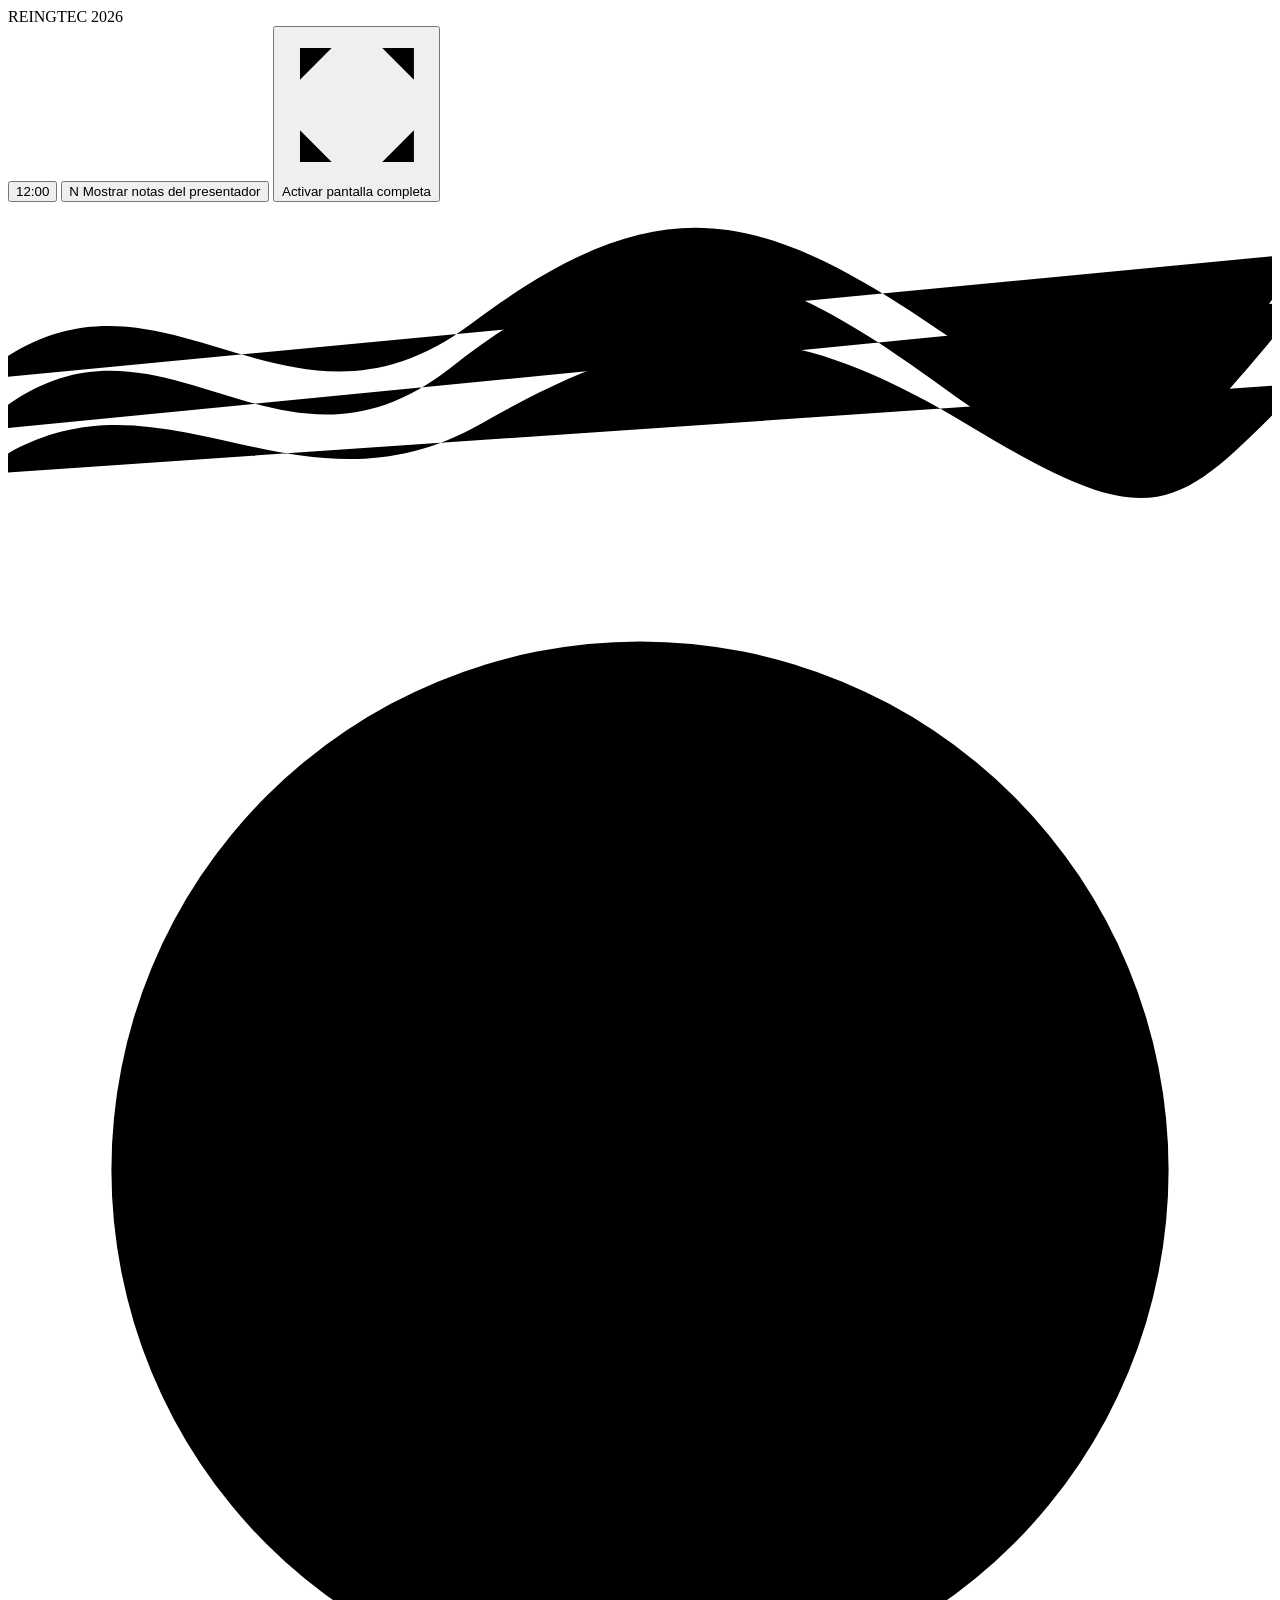
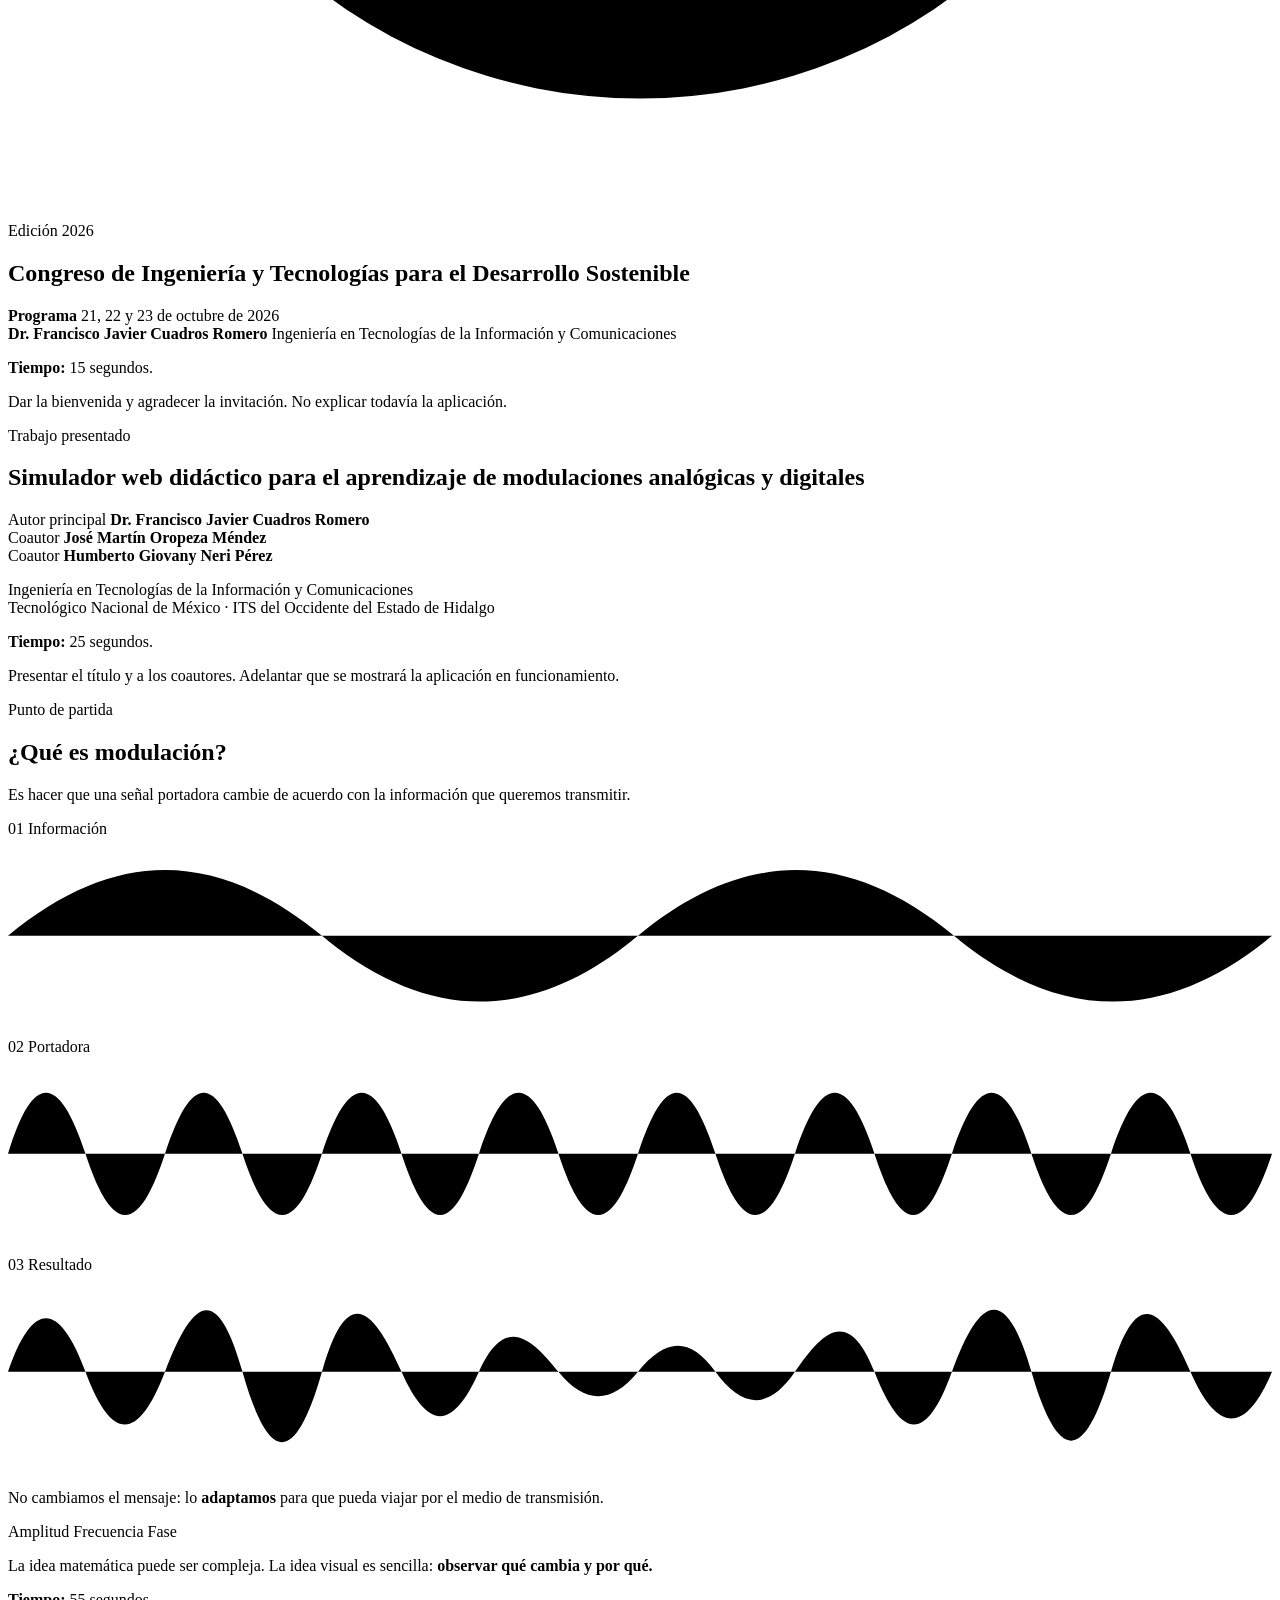
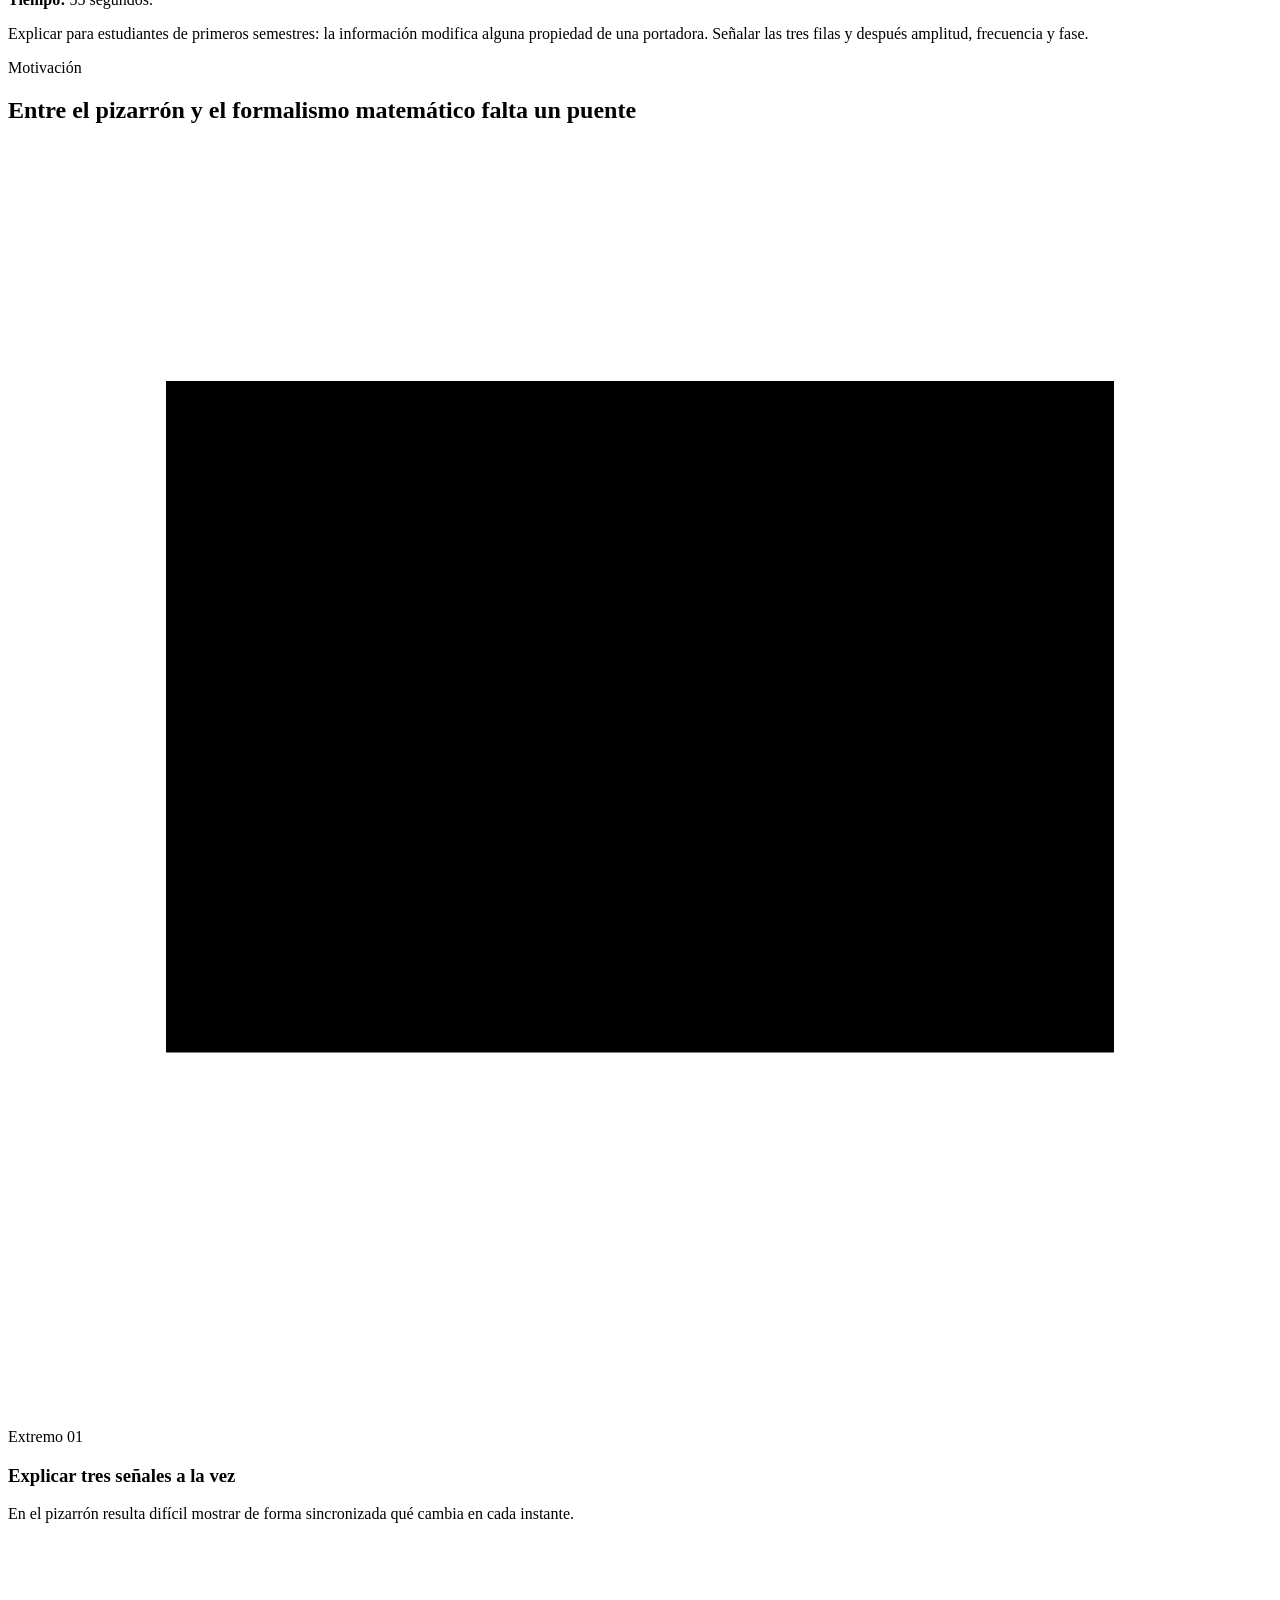
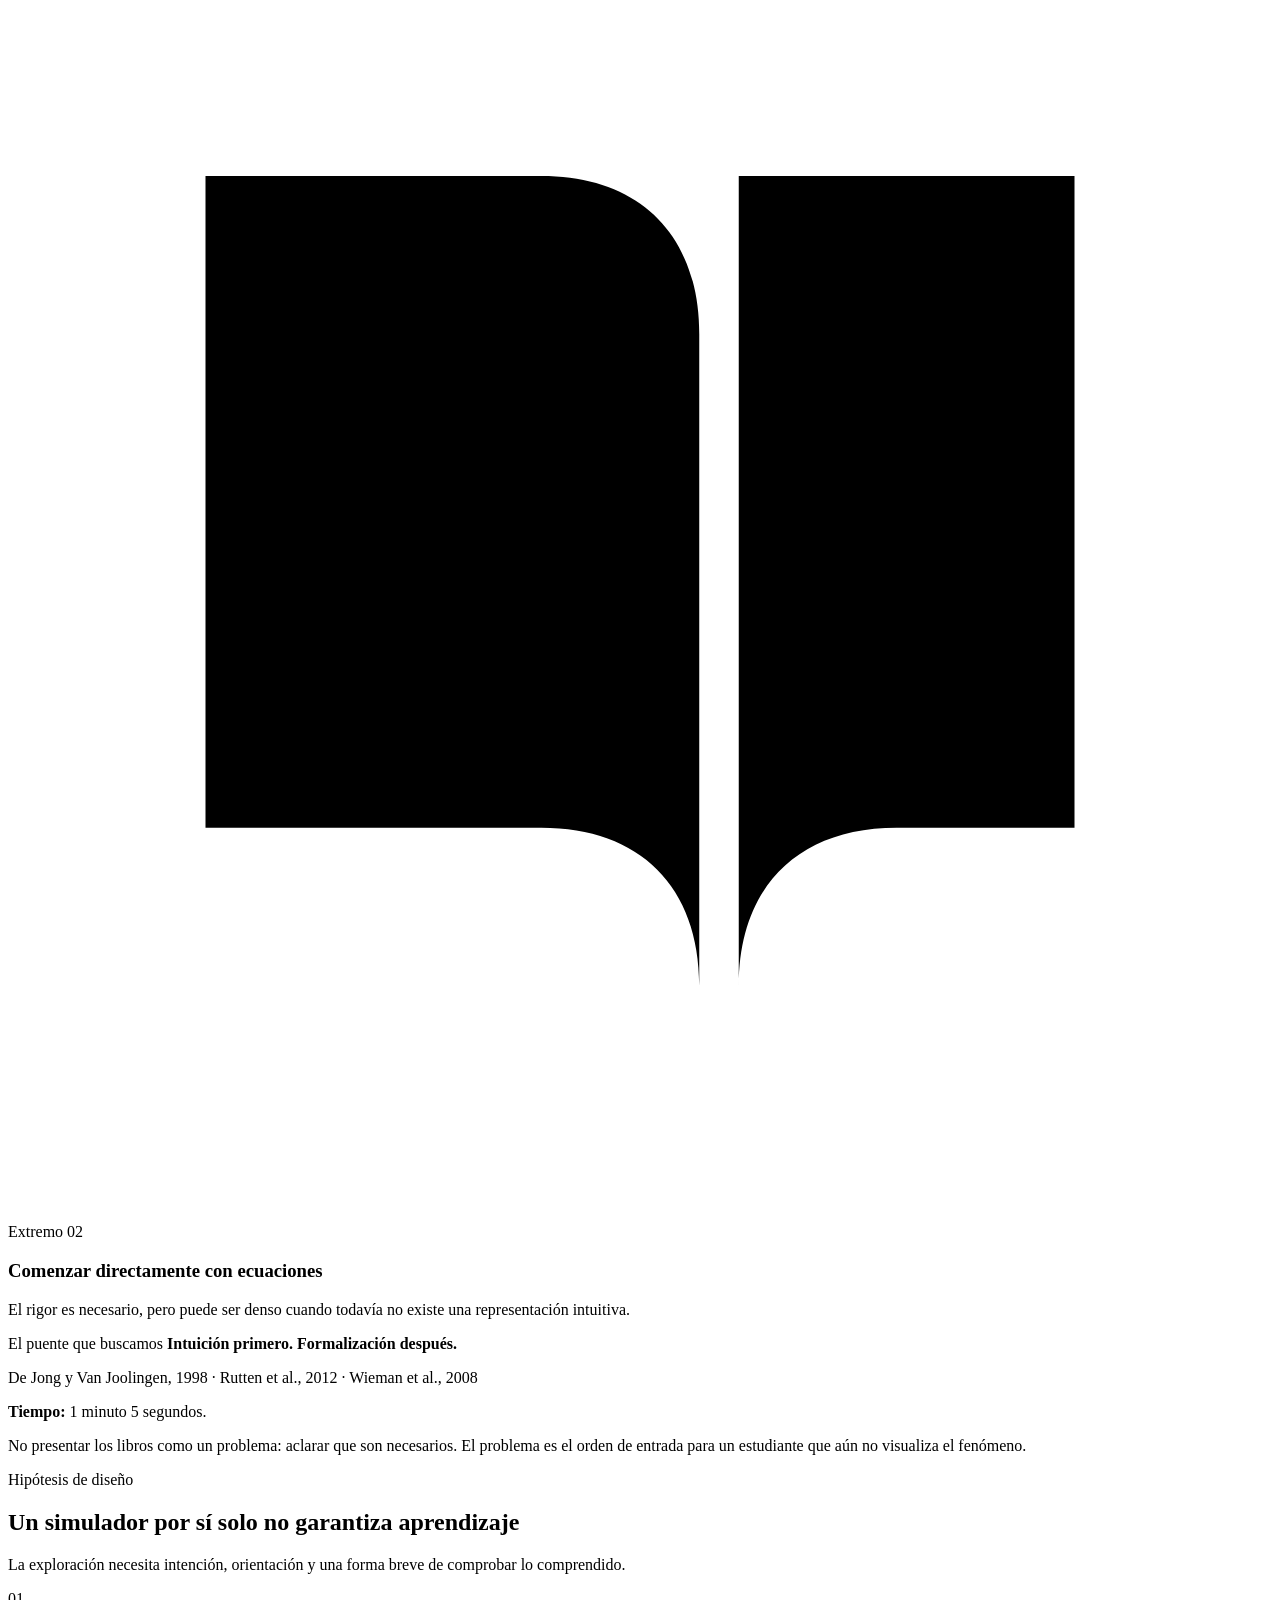
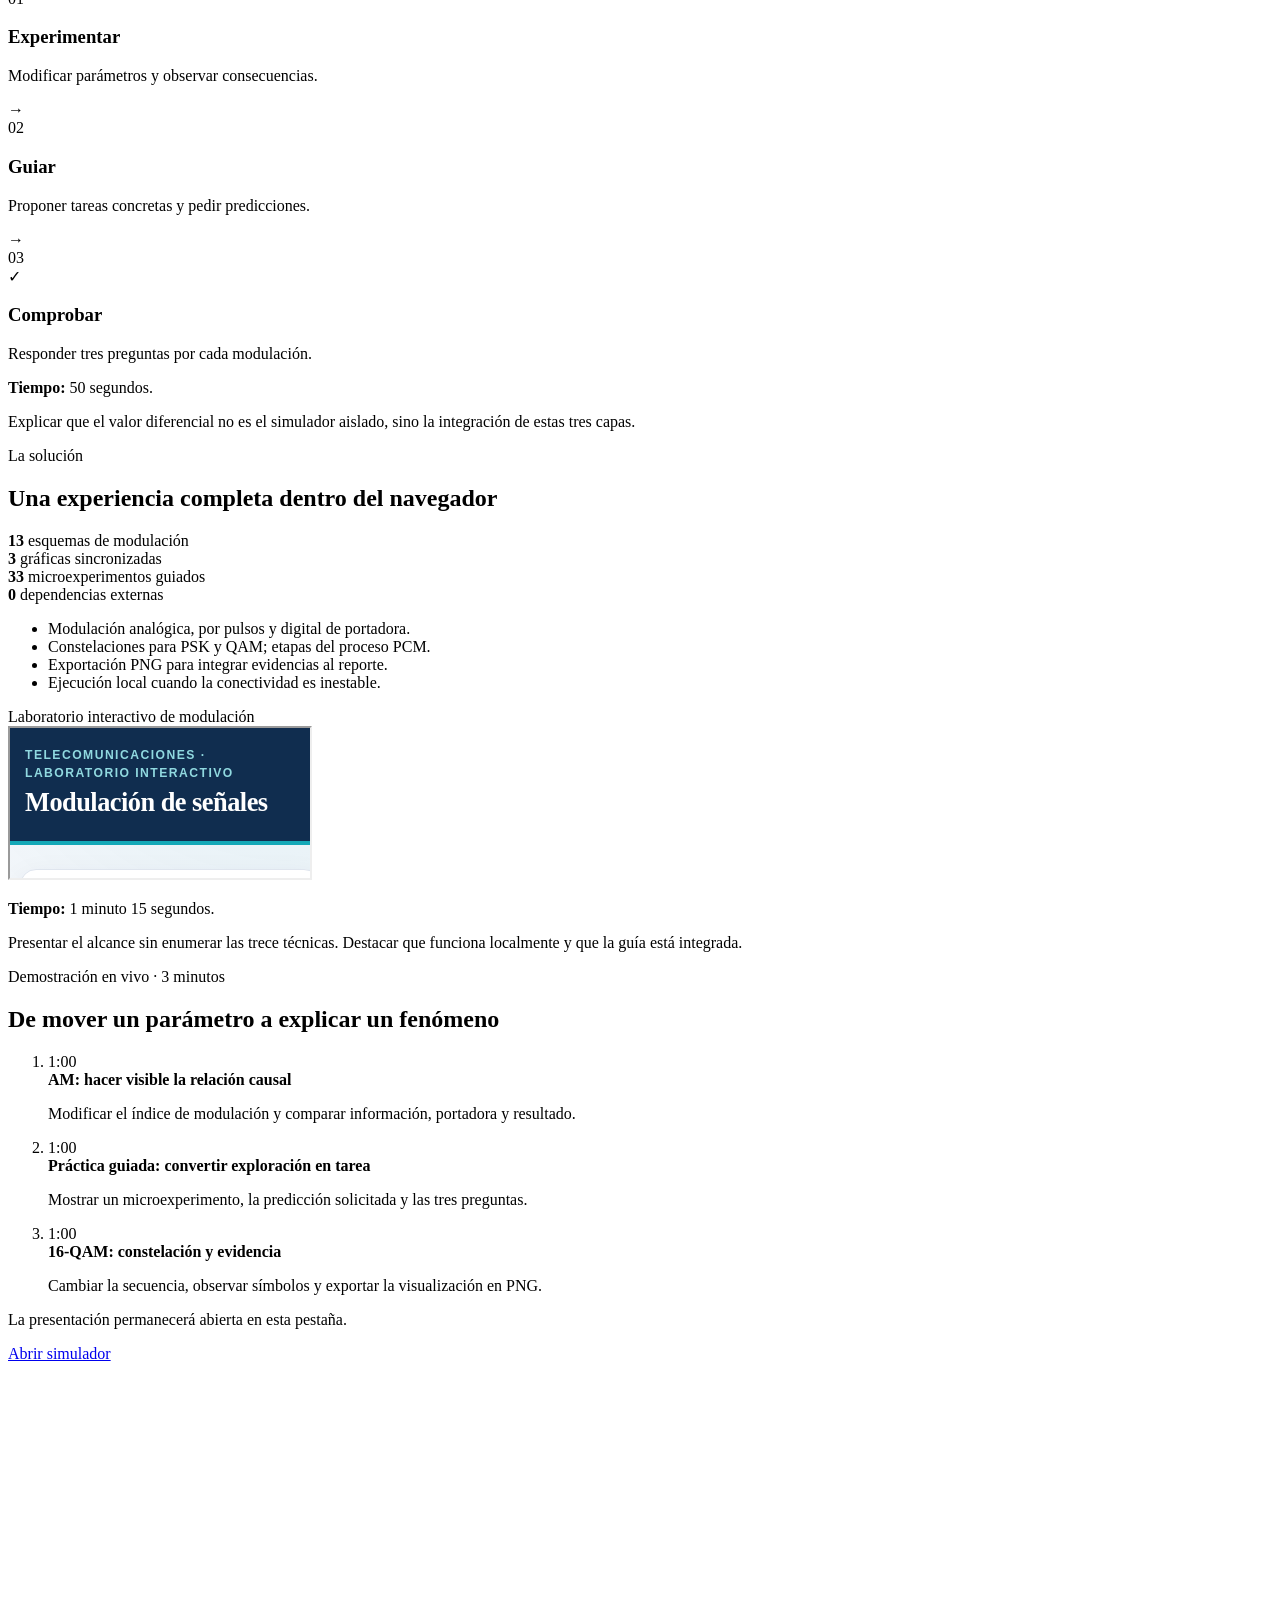
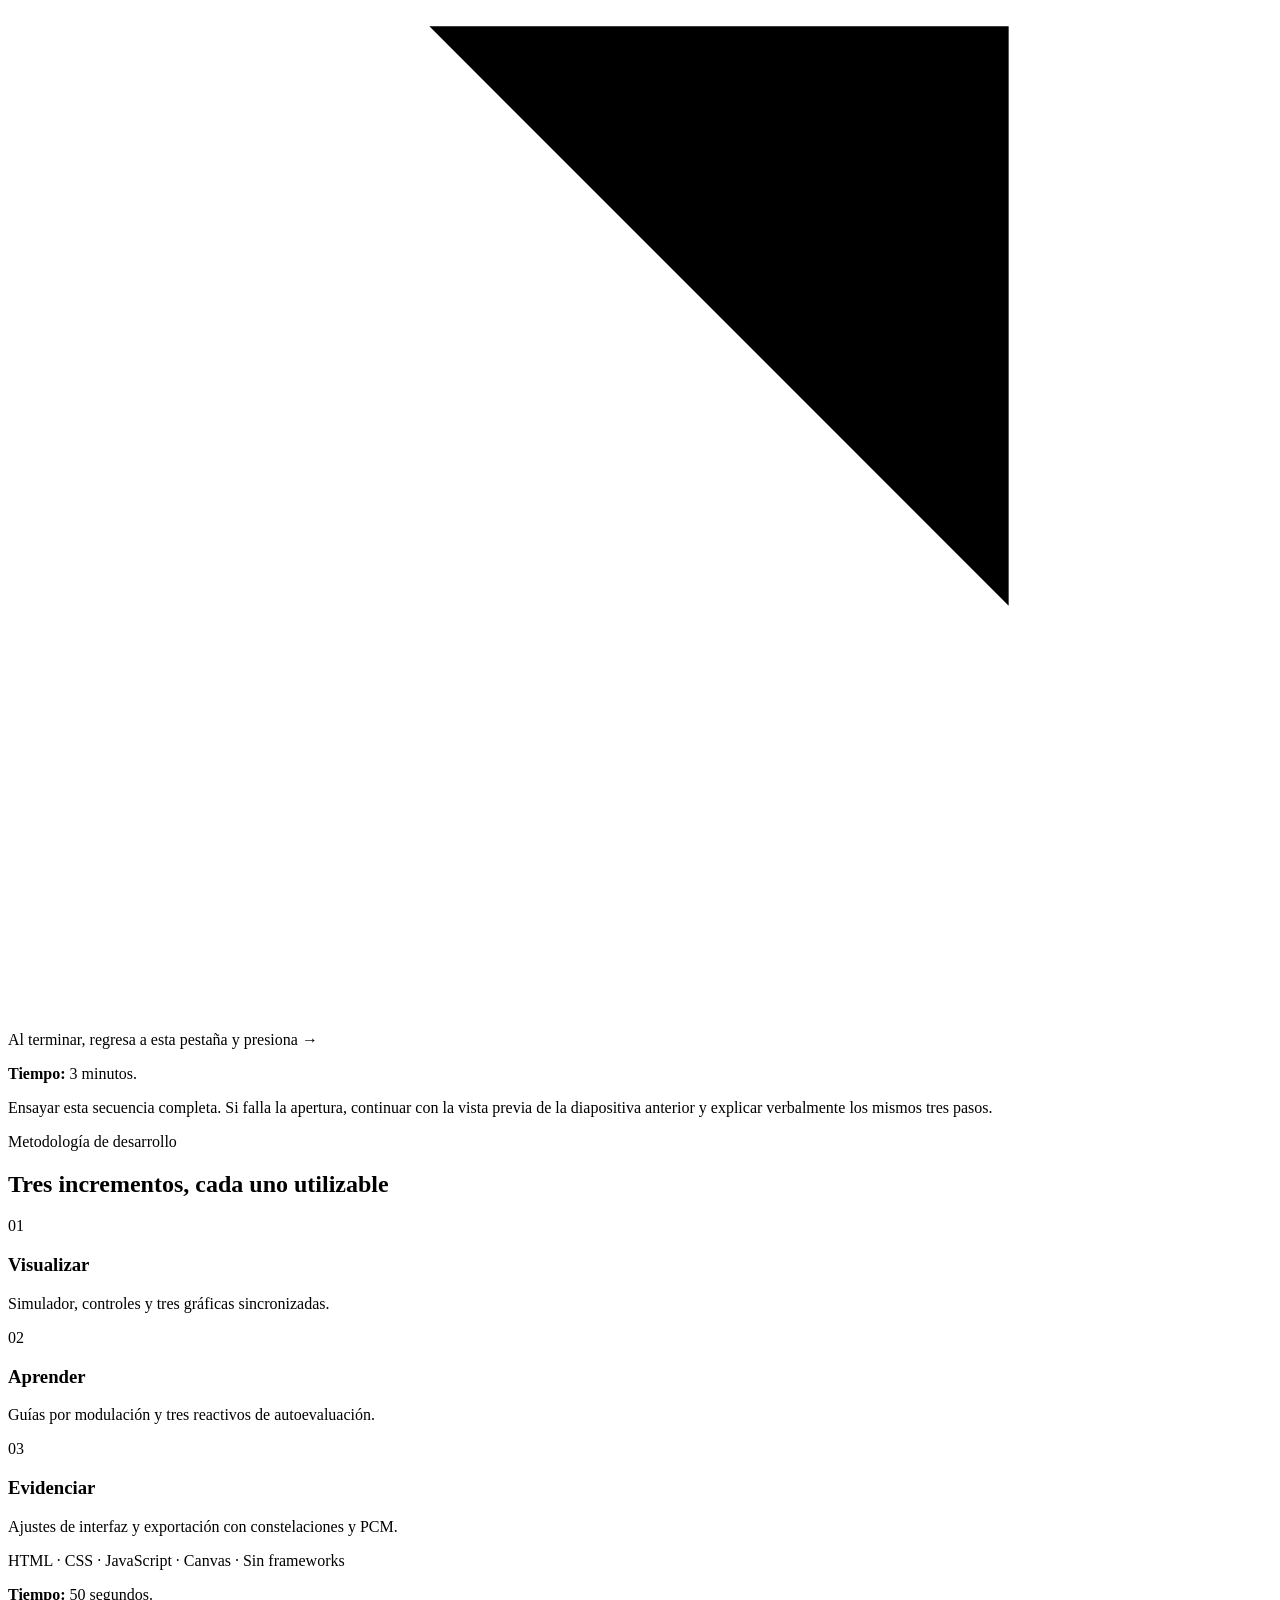
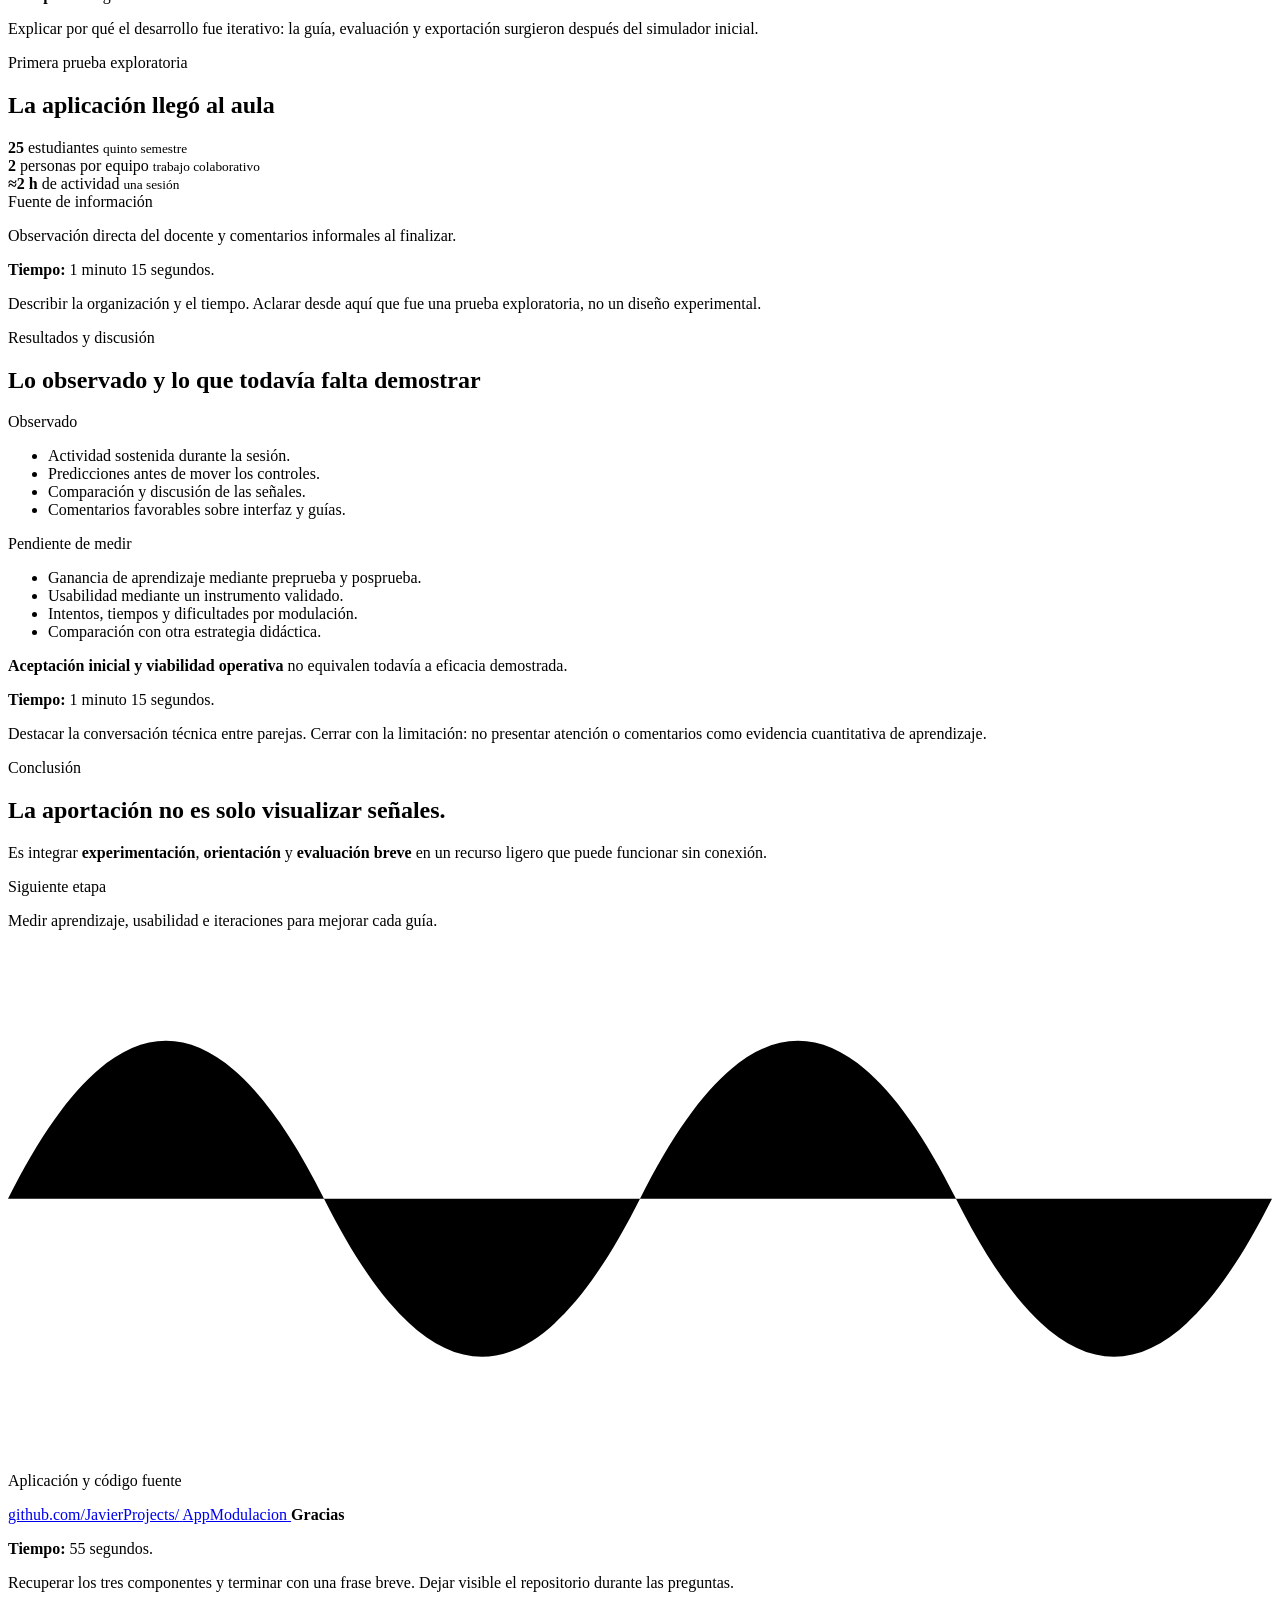
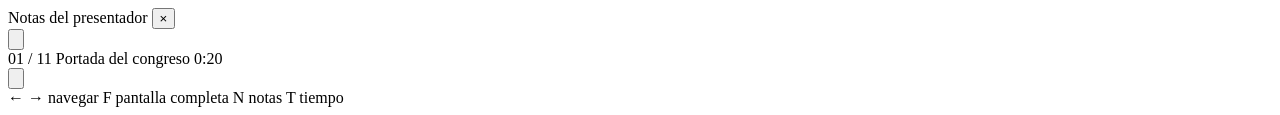
==== presentacion/index.html @ 153a7d2b "feat(presentacion): add index.html" ====
<!doctype html>
<html lang="es">
  <head>
    <meta charset="utf-8">
    <meta name="viewport" content="width=device-width, initial-scale=1">
    <meta name="theme-color" content="#07141f">
    <meta
      name="description"
      content="Presentación del simulador web didáctico para el aprendizaje de modulaciones analógicas y digitales."
    >
    <title>Simulador web didáctico de modulación</title>
    <link rel="icon" href="../favicon.svg" type="image/svg+xml">
    <link rel="stylesheet" href="styles.css">
  </head>
  <body>
    <div class="presentation-shell">
      <header class="presenter-bar" aria-label="Controles de la presentación">
        <div class="presenter-brand">
          <span class="brand-pulse" aria-hidden="true"></span>
          <span>REINGTEC 2026</span>
        </div>

        <div class="presenter-actions">
          <button class="timer" id="timer" type="button" title="Iniciar o pausar el temporizador (T)">
            <span class="timer-dot" aria-hidden="true"></span>
            <span id="timerValue">12:00</span>
          </button>
          <button class="icon-button" id="notesButton" type="button" title="Mostrar notas (N)" aria-pressed="false">
            <span aria-hidden="true">N</span>
            <span class="sr-only">Mostrar notas del presentador</span>
          </button>
          <button class="icon-button" id="fullscreenButton" type="button" title="Pantalla completa (F)">
            <svg viewBox="0 0 24 24" aria-hidden="true">
              <path d="M8 3H3v5M16 3h5v5M8 21H3v-5M16 21h5v-5"></path>
            </svg>
            <span class="sr-only">Activar pantalla completa</span>
          </button>
        </div>
      </header>

      <div class="progress-track" aria-hidden="true">
        <div class="progress-value" id="progressValue"></div>
      </div>

      <main class="deck" id="deck">
        <section class="slide slide-cover is-active" data-title="Portada del congreso" data-time="0:15" aria-hidden="false">
          <div class="stars" aria-hidden="true"></div>
          <svg class="cover-waves" viewBox="0 0 1600 420" preserveAspectRatio="none" aria-hidden="true">
            <path class="wave wave-a" d="M-40 290 C180 80 330 390 560 210 S930 50 1170 225 S1440 370 1640 125"></path>
            <path class="wave wave-b" d="M-40 345 C180 175 355 420 600 280 S980 140 1220 285 S1480 390 1640 230"></path>
            <path class="wave wave-c" d="M-40 225 C185 30 345 335 585 155 S950 5 1190 170 S1470 320 1640 65"></path>
          </svg>

          <div class="cover-layout">
            <div class="event-emblem" aria-hidden="true">
              <svg viewBox="0 0 220 220">
                <circle cx="110" cy="110" r="92"></circle>
                <path class="emblem-wave" d="M32 104 C52 78 70 132 90 104 S128 76 148 104 S184 132 194 104"></path>
                <path class="emblem-leaf" d="M110 166 C109 128 137 111 168 115 C164 145 142 164 110 166Z"></path>
                <path class="emblem-leaf" d="M110 166 C111 133 88 118 58 121 C62 148 82 164 110 166Z"></path>
                <path class="emblem-stem" d="M110 164 L110 190"></path>
              </svg>
            </div>

            <div class="cover-copy">
              <p class="eyebrow">Edición 2026</p>
              <h1>Congreso de Ingeniería y Tecnologías para el <span>Desarrollo Sostenible</span></h1>
              <div class="event-date">
                <strong>Programa</strong>
                <span>21, 22 y 23 de octubre de 2026</span>
              </div>
            </div>
          </div>

          <footer class="cover-author">
            <strong>Dr. Francisco Javier Cuadros Romero</strong>
            <span>Ingeniería en Tecnologías de la Información y Comunicaciones</span>
          </footer>

          <div class="speaker-notes">
            <p><strong>Tiempo:</strong> 15 segundos.</p>
            <p>Dar la bienvenida y agradecer la invitación. No explicar todavía la aplicación.</p>
          </div>
        </section>

        <section class="slide slide-title" data-title="Título del trabajo" data-time="0:25" aria-hidden="true">
          <div class="signal-orbit signal-orbit-one" aria-hidden="true"></div>
          <div class="signal-orbit signal-orbit-two" aria-hidden="true"></div>
          <div class="title-content">
            <p class="eyebrow">Trabajo presentado</p>
            <h2>Simulador web didáctico para el aprendizaje de modulaciones analógicas y digitales</h2>

            <div class="author-grid">
              <article class="author-card author-primary">
                <span class="author-role">Autor principal</span>
                <strong>Dr. Francisco Javier Cuadros Romero</strong>
              </article>
              <article class="author-card">
                <span class="author-role">Coautor</span>
                <strong>José Martín Oropeza Méndez</strong>
              </article>
              <article class="author-card">
                <span class="author-role">Coautor</span>
                <strong>Humberto Giovany Neri Pérez</strong>
              </article>
            </div>

            <p class="institution-line">
              Ingeniería en Tecnologías de la Información y Comunicaciones<br>
              Tecnológico Nacional de México · ITS del Occidente del Estado de Hidalgo
            </p>
          </div>

          <div class="speaker-notes">
            <p><strong>Tiempo:</strong> 25 segundos.</p>
            <p>Presentar el título y a los coautores. Adelantar que se mostrará la aplicación en funcionamiento.</p>
          </div>
        </section>

        <section class="slide slide-definition" data-title="Qué es modulación" data-time="0:55" aria-hidden="true">
          <header class="slide-heading">
            <p class="eyebrow">Punto de partida</p>
            <h2>¿Qué es modulación?</h2>
            <p class="lead">Es hacer que una señal portadora cambie de acuerdo con la información que queremos transmitir.</p>
          </header>

          <div class="definition-layout">
            <div class="signal-stack" aria-label="Representación de información, portadora y señal modulada">
              <div class="signal-row signal-information">
                <div class="signal-label"><span>01</span> Información</div>
                <svg viewBox="0 0 620 96" preserveAspectRatio="none" aria-hidden="true">
                  <path d="M0 48 C52 5 102 5 154 48 S257 91 309 48 S412 5 464 48 S568 91 620 48"></path>
                </svg>
              </div>
              <div class="signal-row signal-carrier">
                <div class="signal-label"><span>02</span> Portadora</div>
                <svg viewBox="0 0 620 96" preserveAspectRatio="none" aria-hidden="true">
                  <path d="M0 48 C12 8 25 8 38 48 S64 88 77 48 S102 8 115 48 S141 88 154 48 S180 8 193 48 S218 88 231 48 S257 8 270 48 S296 88 309 48 S334 8 347 48 S373 88 386 48 S412 8 425 48 S450 88 463 48 S489 8 502 48 S528 88 541 48 S567 8 580 48 S607 88 620 48"></path>
                </svg>
              </div>
              <div class="signal-row signal-modulated">
                <div class="signal-label"><span>03</span> Resultado</div>
                <svg viewBox="0 0 620 96" preserveAspectRatio="none" aria-hidden="true">
                  <path d="M0 48 C12 13 25 13 38 48 S64 82 77 48 S102 2 115 48 S141 94 154 48 S180 19 193 48 S218 77 231 48 S257 32 270 48 S296 64 309 48 S334 30 347 48 S373 67 386 48 S412 15 425 48 S450 84 463 48 S489 3 502 48 S528 93 541 48 S567 18 580 48 S607 79 620 48"></path>
                </svg>
              </div>
            </div>

            <div class="definition-copy">
              <p>No cambiamos el mensaje: lo <strong>adaptamos</strong> para que pueda viajar por el medio de transmisión.</p>
              <div class="change-list">
                <span><i class="dot dot-orange"></i>Amplitud</span>
                <span><i class="dot dot-teal"></i>Frecuencia</span>
                <span><i class="dot dot-purple"></i>Fase</span>
              </div>
              <p class="plain-language">La idea matemática puede ser compleja. La idea visual es sencilla: <strong>observar qué cambia y por qué.</strong></p>
            </div>
          </div>

          <div class="speaker-notes">
            <p><strong>Tiempo:</strong> 55 segundos.</p>
            <p>Explicar para estudiantes de primeros semestres: la información modifica alguna propiedad de una portadora. Señalar las tres filas y después amplitud, frecuencia y fase.</p>
          </div>
        </section>

        <section class="slide slide-problem" data-title="El problema de enseñanza" data-time="1:05" aria-hidden="true">
          <header class="slide-heading compact">
            <p class="eyebrow">Motivación</p>
            <h2>Entre el pizarrón y el formalismo matemático falta un puente</h2>
          </header>

          <div class="problem-grid">
            <article class="problem-card chalk-card">
              <div class="problem-icon" aria-hidden="true">
                <svg viewBox="0 0 64 64">
                  <path d="M8 12h48v34H8zM18 54h28M24 46l-5 8M40 46l5 8"></path>
                  <path class="accent" d="M14 31c7-14 12 14 19 0s12 14 19 0"></path>
                </svg>
              </div>
              <p class="problem-number">Extremo 01</p>
              <h3>Explicar tres señales a la vez</h3>
              <p>En el pizarrón resulta difícil mostrar de forma sincronizada qué cambia en cada instante.</p>
            </article>

            <article class="problem-card book-card">
              <div class="problem-icon" aria-hidden="true">
                <svg viewBox="0 0 64 64">
                  <path d="M10 12h17c5 0 8 3 8 8v33c0-5-3-8-8-8H10zM54 12H37v41c0-5 3-8 8-8h9z"></path>
                  <path class="accent" d="M16 21h12M16 28h9M42 21h7M42 28h9"></path>
                </svg>
              </div>
              <p class="problem-number">Extremo 02</p>
              <h3>Comenzar directamente con ecuaciones</h3>
              <p>El rigor es necesario, pero puede ser denso cuando todavía no existe una representación intuitiva.</p>
            </article>
          </div>

          <div class="bridge-statement">
            <span>El puente que buscamos</span>
            <strong>Intuición primero. Formalización después.</strong>
          </div>

          <p class="citation-line">De Jong y Van Joolingen, 1998 · Rutten et al., 2012 · Wieman et al., 2008</p>

          <div class="speaker-notes">
            <p><strong>Tiempo:</strong> 1 minuto 5 segundos.</p>
            <p>No presentar los libros como un problema: aclarar que son necesarios. El problema es el orden de entrada para un estudiante que aún no visualiza el fenómeno.</p>
          </div>
        </section>

        <section class="slide slide-hypothesis" data-title="Hipótesis de diseño" data-time="0:50" aria-hidden="true">
          <header class="slide-heading centered">
            <p class="eyebrow">Hipótesis de diseño</p>
            <h2>Un simulador por sí solo no garantiza aprendizaje</h2>
            <p class="lead">La exploración necesita intención, orientación y una forma breve de comprobar lo comprendido.</p>
          </header>

          <div class="learning-flow" aria-label="Flujo explorar, guiar y comprobar">
            <article class="flow-step">
              <span class="flow-index">01</span>
              <div class="flow-symbol flow-symbol-wave" aria-hidden="true"></div>
              <h3>Experimentar</h3>
              <p>Modificar parámetros y observar consecuencias.</p>
            </article>
            <span class="flow-arrow" aria-hidden="true">→</span>
            <article class="flow-step">
              <span class="flow-index">02</span>
              <div class="flow-symbol flow-symbol-path" aria-hidden="true"></div>
              <h3>Guiar</h3>
              <p>Proponer tareas concretas y pedir predicciones.</p>
            </article>
            <span class="flow-arrow" aria-hidden="true">→</span>
            <article class="flow-step">
              <span class="flow-index">03</span>
              <div class="flow-symbol flow-symbol-check" aria-hidden="true">✓</div>
              <h3>Comprobar</h3>
              <p>Responder tres preguntas por cada modulación.</p>
            </article>
          </div>

          <div class="speaker-notes">
            <p><strong>Tiempo:</strong> 50 segundos.</p>
            <p>Explicar que el valor diferencial no es el simulador aislado, sino la integración de estas tres capas.</p>
          </div>
        </section>

        <section class="slide slide-solution" data-title="La solución" data-time="1:15" aria-hidden="true">
          <div class="solution-copy">
            <header class="slide-heading compact">
              <p class="eyebrow">La solución</p>
              <h2>Una experiencia completa dentro del navegador</h2>
            </header>

            <div class="feature-list">
              <article>
                <strong>13</strong>
                <span>esquemas de modulación</span>
              </article>
              <article>
                <strong>3</strong>
                <span>gráficas sincronizadas</span>
              </article>
              <article>
                <strong>33</strong>
                <span>microexperimentos guiados</span>
              </article>
              <article>
                <strong>0</strong>
                <span>dependencias externas</span>
              </article>
            </div>

            <ul class="clean-list">
              <li>Modulación analógica, por pulsos y digital de portadora.</li>
              <li>Constelaciones para PSK y QAM; etapas del proceso PCM.</li>
              <li>Exportación PNG para integrar evidencias al reporte.</li>
              <li>Ejecución local cuando la conectividad es inestable.</li>
            </ul>
          </div>

          <div class="browser-frame" aria-label="Vista previa de la aplicación">
            <div class="browser-chrome">
              <span></span><span></span><span></span>
              <div class="address">Laboratorio interactivo de modulación</div>
            </div>
            <iframe src="../index.html" title="Vista previa del simulador de modulación" loading="lazy" tabindex="-1"></iframe>
            <div class="browser-shield" aria-hidden="true"></div>
          </div>

          <div class="speaker-notes">
            <p><strong>Tiempo:</strong> 1 minuto 15 segundos.</p>
            <p>Presentar el alcance sin enumerar las trece técnicas. Destacar que funciona localmente y que la guía está integrada.</p>
          </div>
        </section>

        <section class="slide slide-demo" data-title="Demostración" data-time="3:00" aria-hidden="true">
          <header class="slide-heading compact">
            <p class="eyebrow">Demostración en vivo · 3 minutos</p>
            <h2>De mover un parámetro a explicar un fenómeno</h2>
          </header>

          <div class="demo-layout">
            <ol class="demo-script">
              <li>
                <span class="demo-time">1:00</span>
                <div>
                  <strong>AM: hacer visible la relación causal</strong>
                  <p>Modificar el índice de modulación y comparar información, portadora y resultado.</p>
                </div>
              </li>
              <li>
                <span class="demo-time">1:00</span>
                <div>
                  <strong>Práctica guiada: convertir exploración en tarea</strong>
                  <p>Mostrar un microexperimento, la predicción solicitada y las tres preguntas.</p>
                </div>
              </li>
              <li>
                <span class="demo-time">1:00</span>
                <div>
                  <strong>16-QAM: constelación y evidencia</strong>
                  <p>Cambiar la secuencia, observar símbolos y exportar la visualización en PNG.</p>
                </div>
              </li>
            </ol>

            <div class="demo-launch">
              <div class="demo-rings" aria-hidden="true"><span></span><span></span><span></span></div>
              <p>La presentación permanecerá abierta en esta pestaña.</p>
              <a class="primary-action" href="../index.html" target="_blank" rel="noopener">
                Abrir simulador
                <svg viewBox="0 0 24 24" aria-hidden="true"><path d="M8 5h11v11M19 5 5 19"></path></svg>
              </a>
              <span class="keyboard-tip">Al terminar, regresa a esta pestaña y presiona →</span>
            </div>
          </div>

          <div class="speaker-notes">
            <p><strong>Tiempo:</strong> 3 minutos.</p>
            <p>Ensayar esta secuencia completa. Si falla la apertura, continuar con la vista previa de la diapositiva anterior y explicar verbalmente los mismos tres pasos.</p>
          </div>
        </section>

        <section class="slide slide-method" data-title="Desarrollo iterativo" data-time="0:50" aria-hidden="true">
          <header class="slide-heading centered compact">
            <p class="eyebrow">Metodología de desarrollo</p>
            <h2>Tres incrementos, cada uno utilizable</h2>
          </header>

          <div class="iteration-line" aria-label="Tres iteraciones del desarrollo">
            <article class="iteration">
              <span class="iteration-number">01</span>
              <div class="iteration-marker"></div>
              <h3>Visualizar</h3>
              <p>Simulador, controles y tres gráficas sincronizadas.</p>
            </article>
            <article class="iteration">
              <span class="iteration-number">02</span>
              <div class="iteration-marker"></div>
              <h3>Aprender</h3>
              <p>Guías por modulación y tres reactivos de autoevaluación.</p>
            </article>
            <article class="iteration">
              <span class="iteration-number">03</span>
              <div class="iteration-marker"></div>
              <h3>Evidenciar</h3>
              <p>Ajustes de interfaz y exportación con constelaciones y PCM.</p>
            </article>
          </div>

          <p class="method-caption">HTML · CSS · JavaScript · Canvas · Sin frameworks</p>

          <div class="speaker-notes">
            <p><strong>Tiempo:</strong> 50 segundos.</p>
            <p>Explicar por qué el desarrollo fue iterativo: la guía, evaluación y exportación surgieron después del simulador inicial.</p>
          </div>
        </section>

        <section class="slide slide-classroom" data-title="Experiencia en aula" data-time="1:15" aria-hidden="true">
          <header class="slide-heading compact">
            <p class="eyebrow">Primera prueba exploratoria</p>
            <h2>La aplicación llegó al aula</h2>
          </header>

          <div class="classroom-grid">
            <div class="metric-card metric-students">
              <strong>25</strong>
              <span>estudiantes</span>
              <small>quinto semestre</small>
            </div>
            <div class="metric-card">
              <strong>2</strong>
              <span>personas por equipo</span>
              <small>trabajo colaborativo</small>
            </div>
            <div class="metric-card">
              <strong>≈2 h</strong>
              <span>de actividad</span>
              <small>una sesión</small>
            </div>
          </div>

          <div class="observation-strip">
            <span class="observation-label">Fuente de información</span>
            <p>Observación directa del docente y comentarios informales al finalizar.</p>
          </div>

          <div class="speaker-notes">
            <p><strong>Tiempo:</strong> 1 minuto 15 segundos.</p>
            <p>Describir la organización y el tiempo. Aclarar desde aquí que fue una prueba exploratoria, no un diseño experimental.</p>
          </div>
        </section>

        <section class="slide slide-results" data-title="Resultados y límites" data-time="1:15" aria-hidden="true">
          <header class="slide-heading compact">
            <p class="eyebrow">Resultados y discusión</p>
            <h2>Lo observado y lo que todavía falta demostrar</h2>
          </header>

          <div class="results-grid">
            <article class="results-column observed">
              <span class="column-tag">Observado</span>
              <ul>
                <li>Actividad sostenida durante la sesión.</li>
                <li>Predicciones antes de mover los controles.</li>
                <li>Comparación y discusión de las señales.</li>
                <li>Comentarios favorables sobre interfaz y guías.</li>
              </ul>
            </article>
            <article class="results-column pending">
              <span class="column-tag">Pendiente de medir</span>
              <ul>
                <li>Ganancia de aprendizaje mediante preprueba y posprueba.</li>
                <li>Usabilidad mediante un instrumento validado.</li>
                <li>Intentos, tiempos y dificultades por modulación.</li>
                <li>Comparación con otra estrategia didáctica.</li>
              </ul>
            </article>
          </div>

          <p class="evidence-statement"><strong>Aceptación inicial y viabilidad operativa</strong> no equivalen todavía a eficacia demostrada.</p>

          <div class="speaker-notes">
            <p><strong>Tiempo:</strong> 1 minuto 15 segundos.</p>
            <p>Destacar la conversación técnica entre parejas. Cerrar con la limitación: no presentar atención o comentarios como evidencia cuantitativa de aprendizaje.</p>
          </div>
        </section>

        <section class="slide slide-closing" data-title="Conclusiones" data-time="0:55" aria-hidden="true">
          <div class="closing-grid">
            <div class="closing-message">
              <p class="eyebrow">Conclusión</p>
              <h2>La aportación no es solo visualizar señales.</h2>
              <p class="closing-lead">Es integrar <strong>experimentación</strong>, <strong>orientación</strong> y <strong>evaluación breve</strong> en un recurso ligero que puede funcionar sin conexión.</p>

              <div class="next-steps">
                <span>Siguiente etapa</span>
                <p>Medir aprendizaje, usabilidad e iteraciones para mejorar cada guía.</p>
              </div>
            </div>

            <div class="closing-link">
              <div class="app-mark" aria-hidden="true">
                <span></span><span></span><span></span><span></span>
                <svg viewBox="0 0 120 48"><path d="M0 24 C10 4 20 4 30 24 S50 44 60 24 S80 4 90 24 S110 44 120 24"></path></svg>
              </div>
              <p>Aplicación y código fuente</p>
              <a href="https://github.com/JavierProjects/AppModulacion" target="_blank" rel="noopener">
                <span>github.com/JavierProjects/</span>
                <span>AppModulacion</span>
              </a>
              <strong>Gracias</strong>
            </div>
          </div>

          <div class="speaker-notes">
            <p><strong>Tiempo:</strong> 55 segundos.</p>
            <p>Recuperar los tres componentes y terminar con una frase breve. Dejar visible el repositorio durante las preguntas.</p>
          </div>
        </section>
      </main>

      <aside class="notes-panel" id="notesPanel" aria-hidden="true">
        <div class="notes-heading">
          <span>Notas del presentador</span>
          <button id="closeNotesButton" type="button" aria-label="Cerrar notas">×</button>
        </div>
        <div id="notesContent"></div>
      </aside>

      <footer class="navigation-bar">
        <button class="nav-button" id="previousButton" type="button" aria-label="Diapositiva anterior">
          <svg viewBox="0 0 24 24" aria-hidden="true"><path d="m15 5-7 7 7 7"></path></svg>
        </button>
        <div class="slide-status" aria-live="polite">
          <span id="slideNumber">01</span>
          <span class="slide-divider">/</span>
          <span id="slideTotal">11</span>
          <span class="slide-name" id="slideName">Portada del congreso</span>
          <span class="slide-time" id="slideTime">0:20</span>
        </div>
        <button class="nav-button" id="nextButton" type="button" aria-label="Diapositiva siguiente">
          <svg viewBox="0 0 24 24" aria-hidden="true"><path d="m9 5 7 7-7 7"></path></svg>
        </button>
      </footer>

      <div class="shortcut-hint" id="shortcutHint" aria-hidden="true">
        <span>← → navegar</span>
        <span>F pantalla completa</span>
        <span>N notas</span>
        <span>T tiempo</span>
      </div>
    </div>

    <script src="presentation.js"></script>
  </body>
</html>
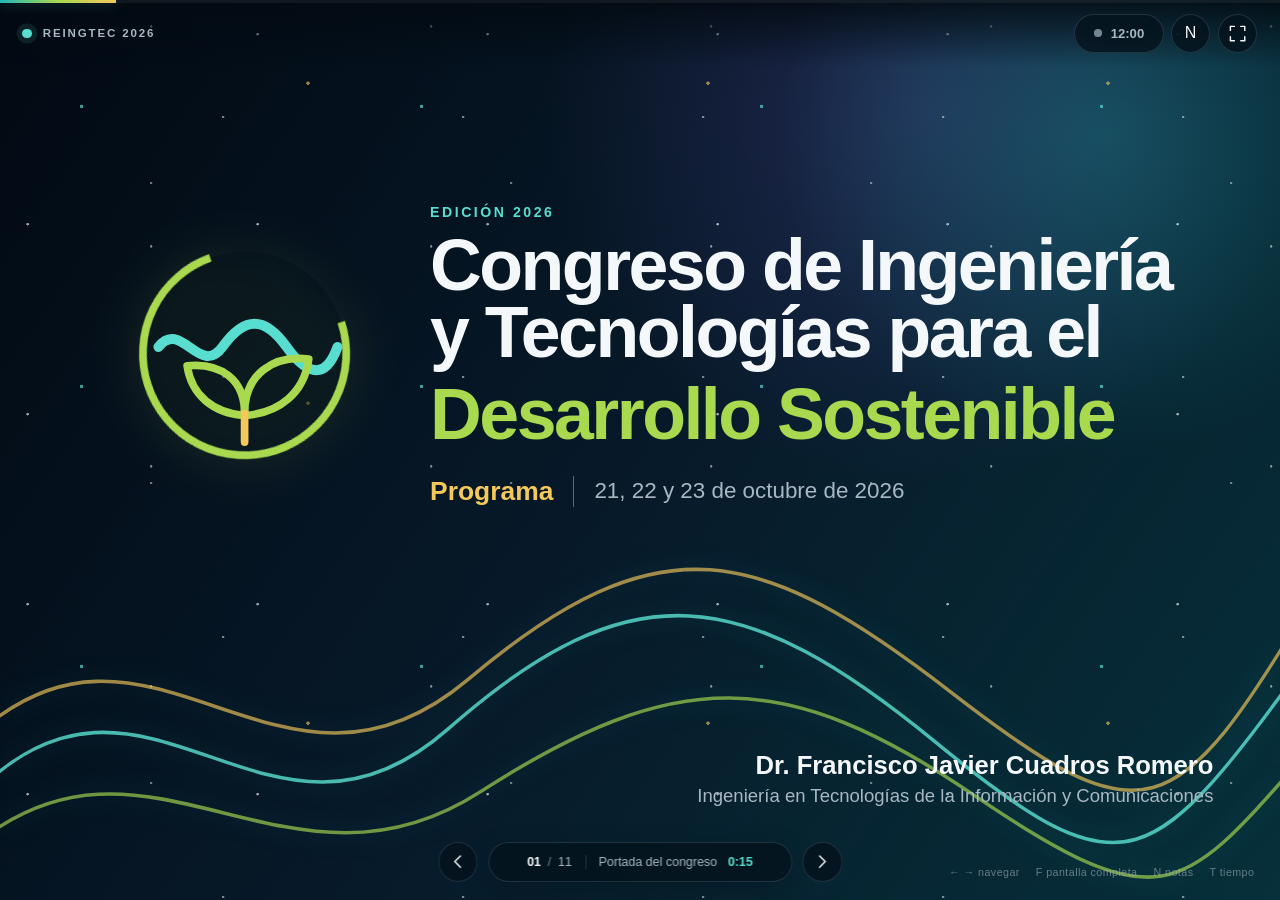
==== commit e9db9d16: "feat: agregar QR del repositorio y vista previa enlazada" ====
--- a/presentacion/index.html
+++ b/presentacion/index.html
@@ -460,10 +460,15 @@
             </div>
 
             <div class="closing-link">
-              <div class="app-mark" aria-hidden="true">
-                <span></span><span></span><span></span><span></span>
-                <svg viewBox="0 0 120 48"><path d="M0 24 C10 4 20 4 30 24 S50 44 60 24 S80 4 90 24 S110 44 120 24"></path></svg>
-              </div>
+              <a
+                class="repo-qr"
+                href="https://github.com/JavierProjects/AppModulacion"
+                target="_blank"
+                rel="noopener"
+                aria-label="Abrir el repositorio de la aplicación"
+              >
+                <img src="assets/repo-qr.svg" alt="Código QR del repositorio AppModulacion">
+              </a>
               <p>Aplicación y código fuente</p>
               <a href="https://github.com/JavierProjects/AppModulacion" target="_blank" rel="noopener">
                 <span>github.com/JavierProjects/</span>
--- a/presentacion/styles.css
+++ b/presentacion/styles.css
@@ -0,0 +1,1793 @@
+:root {
+  color-scheme: dark;
+  --navy-950: #030a11;
+  --navy-900: #07141f;
+  --navy-850: #0a1b28;
+  --navy-800: #0d2432;
+  --ink: #f5f8fa;
+  --muted: #a8b8c3;
+  --muted-2: #718894;
+  --teal: #21b8b5;
+  --teal-bright: #58ded0;
+  --lime: #a8d94f;
+  --gold: #f5c85b;
+  --orange: #f47b43;
+  --purple: #7c61df;
+  --line: rgba(172, 210, 222, 0.16);
+  --panel: rgba(11, 30, 42, 0.78);
+  --shadow: 0 28px 80px rgba(0, 0, 0, 0.32);
+  --slide-padding-x: clamp(2rem, 5.2vw, 6rem);
+  --slide-padding-y: clamp(4.9rem, 8vh, 7rem);
+}
+
+* {
+  box-sizing: border-box;
+}
+
+html,
+body {
+  width: 100%;
+  height: 100%;
+  margin: 0;
+  overflow: hidden;
+  background: var(--navy-950);
+}
+
+body {
+  font-family: "Avenir Next", Avenir, "Segoe UI", Helvetica, Arial, sans-serif;
+  color: var(--ink);
+  -webkit-font-smoothing: antialiased;
+}
+
+button,
+a {
+  font: inherit;
+}
+
+button {
+  color: inherit;
+}
+
+button:focus-visible,
+a:focus-visible {
+  outline: 3px solid var(--gold);
+  outline-offset: 4px;
+}
+
+.sr-only {
+  position: absolute;
+  width: 1px;
+  height: 1px;
+  padding: 0;
+  margin: -1px;
+  overflow: hidden;
+  clip: rect(0, 0, 0, 0);
+  white-space: nowrap;
+  border: 0;
+}
+
+.presentation-shell {
+  position: relative;
+  width: 100%;
+  height: 100dvh;
+  min-height: 36rem;
+  background:
+    radial-gradient(circle at 84% 12%, rgba(33, 184, 181, 0.09), transparent 29%),
+    radial-gradient(circle at 8% 88%, rgba(124, 97, 223, 0.08), transparent 28%),
+    var(--navy-950);
+  isolation: isolate;
+}
+
+.presenter-bar {
+  position: fixed;
+  z-index: 30;
+  top: 0;
+  left: 0;
+  width: 100%;
+  min-height: 3.5rem;
+  padding: 0.85rem 1.4rem;
+  display: flex;
+  align-items: center;
+  justify-content: space-between;
+  pointer-events: none;
+  background: linear-gradient(to bottom, rgba(3, 10, 17, 0.86), transparent);
+}
+
+.presenter-brand,
+.presenter-actions {
+  pointer-events: auto;
+}
+
+.presenter-brand {
+  display: flex;
+  align-items: center;
+  gap: 0.7rem;
+  color: var(--muted);
+  font-size: 0.72rem;
+  font-weight: 700;
+  letter-spacing: 0.16em;
+  text-transform: uppercase;
+}
+
+.brand-pulse {
+  width: 0.58rem;
+  height: 0.58rem;
+  border-radius: 50%;
+  background: var(--teal-bright);
+  box-shadow: 0 0 0 0.34rem rgba(88, 222, 208, 0.11);
+}
+
+.presenter-actions {
+  display: flex;
+  align-items: center;
+  gap: 0.5rem;
+}
+
+.timer,
+.icon-button,
+.nav-button {
+  border: 1px solid var(--line);
+  background: rgba(5, 18, 27, 0.76);
+  backdrop-filter: blur(16px);
+  cursor: pointer;
+  transition: border-color 160ms ease, background 160ms ease, transform 160ms ease;
+}
+
+.timer:hover,
+.icon-button:hover,
+.nav-button:hover {
+  border-color: rgba(88, 222, 208, 0.55);
+  background: rgba(12, 39, 51, 0.9);
+}
+
+.timer:active,
+.icon-button:active,
+.nav-button:active {
+  transform: scale(0.96);
+}
+
+.timer {
+  min-width: 5.6rem;
+  height: 2.45rem;
+  padding: 0 0.85rem;
+  border-radius: 999px;
+  display: inline-flex;
+  align-items: center;
+  justify-content: center;
+  gap: 0.55rem;
+  color: var(--muted);
+  font-variant-numeric: tabular-nums;
+  font-size: 0.82rem;
+  font-weight: 750;
+}
+
+.timer-dot {
+  width: 0.48rem;
+  height: 0.48rem;
+  border-radius: 50%;
+  background: var(--muted-2);
+}
+
+.timer.is-running .timer-dot {
+  background: var(--teal-bright);
+  box-shadow: 0 0 0 0.25rem rgba(88, 222, 208, 0.12);
+}
+
+.timer.is-warning {
+  color: var(--gold);
+  border-color: rgba(245, 200, 91, 0.45);
+}
+
+.timer.is-over {
+  color: #ff8f7a;
+  border-color: rgba(255, 143, 122, 0.55);
+}
+
+.icon-button,
+.nav-button {
+  width: 2.45rem;
+  height: 2.45rem;
+  padding: 0;
+  border-radius: 50%;
+  display: inline-grid;
+  place-items: center;
+}
+
+.icon-button svg,
+.nav-button svg,
+.primary-action svg {
+  width: 1.2rem;
+  fill: none;
+  stroke: currentColor;
+  stroke-width: 1.8;
+  stroke-linecap: round;
+  stroke-linejoin: round;
+}
+
+.progress-track {
+  position: fixed;
+  z-index: 40;
+  top: 0;
+  left: 0;
+  width: 100%;
+  height: 3px;
+  background: rgba(255, 255, 255, 0.06);
+}
+
+.progress-value {
+  width: 9.09%;
+  height: 100%;
+  background: linear-gradient(90deg, var(--teal), var(--lime), var(--gold));
+  box-shadow: 0 0 14px rgba(88, 222, 208, 0.4);
+  transition: width 420ms cubic-bezier(0.2, 0.75, 0.25, 1);
+}
+
+.deck {
+  position: relative;
+  width: 100%;
+  height: 100%;
+}
+
+.slide {
+  position: absolute;
+  inset: 0;
+  padding: var(--slide-padding-y) var(--slide-padding-x) 5.8rem;
+  overflow: hidden;
+  opacity: 0;
+  visibility: hidden;
+  transform: translateX(2.5rem) scale(0.99);
+  transition:
+    opacity 360ms ease,
+    transform 520ms cubic-bezier(0.2, 0.72, 0.2, 1),
+    visibility 0s linear 520ms;
+  background:
+    linear-gradient(rgba(255, 255, 255, 0.018) 1px, transparent 1px),
+    linear-gradient(90deg, rgba(255, 255, 255, 0.018) 1px, transparent 1px);
+  background-size: 46px 46px;
+}
+
+.slide::after {
+  content: "";
+  position: absolute;
+  z-index: -1;
+  inset: auto -10rem -18rem auto;
+  width: 38rem;
+  height: 38rem;
+  border-radius: 50%;
+  background: radial-gradient(circle, rgba(33, 184, 181, 0.1), transparent 65%);
+  pointer-events: none;
+}
+
+.slide.is-active {
+  opacity: 1;
+  visibility: visible;
+  transform: translateX(0) scale(1);
+  transition-delay: 0s;
+}
+
+.slide.is-before {
+  transform: translateX(-2.5rem) scale(0.99);
+}
+
+.slide-heading {
+  position: relative;
+  z-index: 2;
+  max-width: 74rem;
+}
+
+.slide-heading.compact {
+  max-width: 66rem;
+}
+
+.slide-heading.centered {
+  margin-inline: auto;
+  text-align: center;
+}
+
+.eyebrow {
+  margin: 0 0 0.75rem;
+  color: var(--teal-bright);
+  font-size: clamp(0.78rem, 1.1vw, 1rem);
+  font-weight: 800;
+  letter-spacing: 0.18em;
+  text-transform: uppercase;
+}
+
+h1,
+h2,
+h3,
+p {
+  margin-top: 0;
+}
+
+h1,
+h2,
+h3 {
+  letter-spacing: -0.035em;
+}
+
+h2 {
+  margin-bottom: 1rem;
+  font-size: clamp(2.15rem, 4.4vw, 4.8rem);
+  line-height: 0.99;
+  font-weight: 760;
+  max-width: 72rem;
+}
+
+.lead {
+  max-width: 58rem;
+  color: var(--muted);
+  font-size: clamp(1.05rem, 1.75vw, 1.55rem);
+  line-height: 1.45;
+}
+
+.navigation-bar {
+  position: fixed;
+  z-index: 35;
+  left: 50%;
+  bottom: 1.1rem;
+  transform: translateX(-50%);
+  display: flex;
+  align-items: center;
+  gap: 0.65rem;
+}
+
+.slide-status {
+  min-width: 19rem;
+  min-height: 2.55rem;
+  padding: 0.55rem 1rem;
+  border: 1px solid var(--line);
+  border-radius: 999px;
+  display: flex;
+  align-items: center;
+  justify-content: center;
+  gap: 0.42rem;
+  color: var(--muted);
+  background: rgba(5, 18, 27, 0.78);
+  backdrop-filter: blur(18px);
+  box-shadow: 0 10px 30px rgba(0, 0, 0, 0.2);
+  font-size: 0.78rem;
+  font-variant-numeric: tabular-nums;
+}
+
+#slideNumber {
+  color: var(--ink);
+  font-weight: 800;
+}
+
+.slide-divider {
+  color: var(--muted-2);
+}
+
+.slide-name {
+  margin-left: 0.45rem;
+  padding-left: 0.75rem;
+  border-left: 1px solid var(--line);
+  max-width: 12rem;
+  overflow: hidden;
+  text-overflow: ellipsis;
+  white-space: nowrap;
+}
+
+.slide-time {
+  color: var(--teal-bright);
+  margin-left: 0.25rem;
+  font-weight: 750;
+}
+
+.shortcut-hint {
+  position: fixed;
+  z-index: 24;
+  right: 1.6rem;
+  bottom: 1.35rem;
+  display: flex;
+  gap: 1rem;
+  color: rgba(168, 184, 195, 0.58);
+  font-size: 0.67rem;
+  letter-spacing: 0.04em;
+  transition: opacity 500ms ease;
+}
+
+.shortcut-hint.is-hidden {
+  opacity: 0;
+}
+
+.speaker-notes {
+  display: none;
+}
+
+.notes-panel {
+  position: fixed;
+  z-index: 60;
+  top: 4rem;
+  right: 1rem;
+  width: min(30rem, calc(100vw - 2rem));
+  max-height: calc(100vh - 9rem);
+  padding: 1rem 1.1rem 1.2rem;
+  border: 1px solid rgba(88, 222, 208, 0.28);
+  border-radius: 1.15rem;
+  color: var(--ink);
+  background: rgba(6, 22, 32, 0.96);
+  backdrop-filter: blur(24px);
+  box-shadow: var(--shadow);
+  opacity: 0;
+  visibility: hidden;
+  transform: translateY(-0.75rem);
+  transition: 180ms ease;
+  overflow: auto;
+}
+
+.notes-panel.is-open {
+  opacity: 1;
+  visibility: visible;
+  transform: translateY(0);
+}
+
+.notes-heading {
+  display: flex;
+  align-items: center;
+  justify-content: space-between;
+  padding-bottom: 0.75rem;
+  border-bottom: 1px solid var(--line);
+  color: var(--teal-bright);
+  font-size: 0.75rem;
+  font-weight: 800;
+  letter-spacing: 0.12em;
+  text-transform: uppercase;
+}
+
+.notes-heading button {
+  border: 0;
+  color: var(--muted);
+  background: transparent;
+  font-size: 1.5rem;
+  cursor: pointer;
+}
+
+#notesContent {
+  padding-top: 1rem;
+  color: var(--muted);
+  font-size: 0.94rem;
+  line-height: 1.55;
+}
+
+#notesContent p:last-child {
+  margin-bottom: 0;
+}
+
+/* Portada */
+.slide-cover {
+  background:
+    radial-gradient(circle at 86% 15%, rgba(33, 184, 181, 0.28), transparent 24%),
+    radial-gradient(circle at 72% 12%, rgba(124, 97, 223, 0.22), transparent 31%),
+    linear-gradient(125deg, #020912 0%, #071a2a 52%, #06303a 100%);
+}
+
+.slide-cover::after {
+  display: none;
+}
+
+.stars,
+.stars::before,
+.stars::after {
+  position: absolute;
+  inset: 0;
+  content: "";
+  pointer-events: none;
+}
+
+.stars {
+  opacity: 0.75;
+  background-image:
+    radial-gradient(circle at 12% 18%, rgba(255, 255, 255, 0.85) 0 1px, transparent 1.5px),
+    radial-gradient(circle at 24% 38%, rgba(88, 222, 208, 0.9) 0 1.5px, transparent 2px),
+    radial-gradient(circle at 54% 12%, rgba(255, 255, 255, 0.65) 0 1px, transparent 1.5px),
+    radial-gradient(circle at 77% 26%, rgba(245, 200, 91, 0.8) 0 1.5px, transparent 2px),
+    radial-gradient(circle at 93% 45%, rgba(255, 255, 255, 0.65) 0 1px, transparent 1.5px),
+    radial-gradient(circle at 42% 61%, rgba(255, 255, 255, 0.58) 0 1px, transparent 1.5px);
+  background-size: 230px 190px, 340px 280px, 280px 220px, 400px 320px, 240px 260px, 360px 300px;
+}
+
+.cover-waves {
+  position: absolute;
+  left: 0;
+  bottom: -2%;
+  width: 100%;
+  height: 42%;
+  filter: drop-shadow(0 0 12px rgba(33, 184, 181, 0.3));
+}
+
+.cover-waves .wave {
+  fill: none;
+  stroke-width: 4;
+}
+
+.wave-a {
+  stroke: rgba(88, 222, 208, 0.82);
+}
+
+.wave-b {
+  stroke: rgba(168, 217, 79, 0.66);
+}
+
+.wave-c {
+  stroke: rgba(245, 200, 91, 0.65);
+}
+
+.cover-layout {
+  position: relative;
+  z-index: 2;
+  height: 76%;
+  display: grid;
+  grid-template-columns: minmax(13rem, 0.65fr) minmax(30rem, 1.7fr);
+  align-items: center;
+  gap: clamp(2rem, 5vw, 6rem);
+}
+
+.event-emblem {
+  width: min(19vw, 16rem);
+  aspect-ratio: 1;
+  justify-self: end;
+}
+
+.event-emblem svg {
+  width: 100%;
+  overflow: visible;
+}
+
+.event-emblem circle {
+  fill: rgba(3, 17, 27, 0.46);
+  stroke: var(--lime);
+  stroke-width: 7;
+  stroke-dasharray: 430 150;
+  transform-origin: center;
+  transform: rotate(-18deg);
+  filter: drop-shadow(0 0 20px rgba(168, 217, 79, 0.2));
+}
+
+.event-emblem path {
+  fill: none;
+  stroke-linecap: round;
+  stroke-linejoin: round;
+}
+
+.event-emblem .emblem-wave {
+  stroke: var(--teal-bright);
+  stroke-width: 9;
+}
+
+.event-emblem .emblem-leaf {
+  stroke: var(--lime);
+  stroke-width: 7;
+}
+
+.event-emblem .emblem-stem {
+  stroke: var(--gold);
+  stroke-width: 7;
+}
+
+.cover-copy {
+  max-width: 64rem;
+}
+
+.cover-copy h1 {
+  margin: 0;
+  font-size: clamp(2.7rem, 5.6vw, 6.2rem);
+  line-height: 0.94;
+  font-weight: 750;
+}
+
+.cover-copy h1 span {
+  display: block;
+  margin-top: 0.2em;
+  color: var(--lime);
+}
+
+.event-date {
+  margin-top: clamp(1.4rem, 3vh, 2.4rem);
+  display: flex;
+  align-items: center;
+  gap: 1.25rem;
+  color: var(--muted);
+  font-size: clamp(1rem, 1.75vw, 1.45rem);
+}
+
+.event-date strong {
+  padding-right: 1.25rem;
+  border-right: 1px solid rgba(245, 200, 91, 0.45);
+  color: var(--gold);
+  font-size: 1.18em;
+}
+
+.cover-author {
+  position: absolute;
+  z-index: 3;
+  right: var(--slide-padding-x);
+  bottom: 5.8rem;
+  display: flex;
+  flex-direction: column;
+  align-items: flex-end;
+  gap: 0.3rem;
+  text-align: right;
+}
+
+.cover-author strong {
+  font-size: clamp(1.35rem, 2vw, 1.9rem);
+}
+
+.cover-author span {
+  color: var(--muted);
+  font-size: clamp(1rem, 1.45vw, 1.25rem);
+}
+
+/* Título */
+.slide-title {
+  display: grid;
+  place-items: center;
+  background:
+    radial-gradient(circle at 13% 18%, rgba(124, 97, 223, 0.15), transparent 30%),
+    radial-gradient(circle at 92% 88%, rgba(33, 184, 181, 0.16), transparent 32%),
+    var(--navy-950);
+}
+
+.title-content {
+  position: relative;
+  z-index: 2;
+  width: min(82rem, 100%);
+}
+
+.title-content h2 {
+  max-width: 78rem;
+  font-size: clamp(2.7rem, 5.4vw, 6.1rem);
+}
+
+.author-grid {
+  margin-top: clamp(1.5rem, 3vh, 2.8rem);
+  display: grid;
+  grid-template-columns: 1.25fr 1fr 1fr;
+  gap: 1rem;
+}
+
+.author-card {
+  min-height: 7.6rem;
+  padding: 1.2rem 1.3rem;
+  border: 1px solid var(--line);
+  border-radius: 1rem;
+  display: flex;
+  flex-direction: column;
+  justify-content: space-between;
+  background: rgba(12, 35, 48, 0.62);
+}
+
+.author-primary {
+  border-color: rgba(88, 222, 208, 0.4);
+  background: linear-gradient(140deg, rgba(33, 184, 181, 0.15), rgba(12, 35, 48, 0.68));
+}
+
+.author-role {
+  color: var(--muted-2);
+  font-size: 0.78rem;
+  font-weight: 800;
+  letter-spacing: 0.13em;
+  text-transform: uppercase;
+}
+
+.author-card strong {
+  font-size: clamp(1.05rem, 1.5vw, 1.35rem);
+  line-height: 1.25;
+}
+
+.institution-line {
+  margin: 1.4rem 0 0;
+  color: var(--muted);
+  font-size: clamp(1rem, 1.4vw, 1.25rem);
+  line-height: 1.45;
+}
+
+.signal-orbit {
+  position: absolute;
+  border: 1px solid rgba(88, 222, 208, 0.16);
+  border-radius: 50%;
+}
+
+.signal-orbit::after {
+  content: "";
+  position: absolute;
+  width: 0.65rem;
+  height: 0.65rem;
+  border-radius: 50%;
+  background: var(--teal-bright);
+  box-shadow: 0 0 24px var(--teal-bright);
+}
+
+.signal-orbit-one {
+  width: 34rem;
+  height: 34rem;
+  right: -17rem;
+  top: -12rem;
+}
+
+.signal-orbit-one::after {
+  left: 2.7rem;
+  bottom: 5rem;
+}
+
+.signal-orbit-two {
+  width: 21rem;
+  height: 21rem;
+  left: -9rem;
+  bottom: -8rem;
+  border-color: rgba(124, 97, 223, 0.2);
+}
+
+.signal-orbit-two::after {
+  top: 3rem;
+  right: 2.8rem;
+  background: var(--purple);
+  box-shadow: 0 0 24px var(--purple);
+}
+
+/* Definición */
+.slide-definition {
+  display: flex;
+  flex-direction: column;
+}
+
+.definition-layout {
+  flex: 1;
+  min-height: 0;
+  display: grid;
+  grid-template-columns: 1.35fr 0.82fr;
+  align-items: center;
+  gap: clamp(2rem, 5vw, 6rem);
+}
+
+.signal-stack {
+  display: grid;
+  gap: 0.85rem;
+}
+
+.signal-row {
+  position: relative;
+  min-height: 8rem;
+  padding: 1rem 1.2rem 0.5rem;
+  border: 1px solid var(--line);
+  border-radius: 1rem;
+  background: rgba(12, 35, 48, 0.56);
+}
+
+.signal-row svg {
+  width: 100%;
+  height: 5rem;
+  overflow: visible;
+}
+
+.signal-row path {
+  fill: none;
+  stroke-width: 4;
+  stroke-linecap: round;
+  vector-effect: non-scaling-stroke;
+}
+
+.signal-label {
+  color: var(--muted);
+  font-size: 0.9rem;
+  font-weight: 700;
+  letter-spacing: 0.04em;
+}
+
+.signal-label span {
+  margin-right: 0.5rem;
+  color: var(--muted-2);
+  font-variant-numeric: tabular-nums;
+}
+
+.signal-information path {
+  stroke: var(--orange);
+}
+
+.signal-carrier path {
+  stroke: var(--teal);
+}
+
+.signal-modulated {
+  border-color: rgba(124, 97, 223, 0.35);
+}
+
+.signal-modulated path {
+  stroke: var(--purple);
+}
+
+.definition-copy {
+  max-width: 34rem;
+  font-size: clamp(1.05rem, 1.55vw, 1.35rem);
+  line-height: 1.5;
+}
+
+.definition-copy p {
+  color: var(--muted);
+}
+
+.definition-copy strong {
+  color: var(--ink);
+}
+
+.change-list {
+  margin: 1.75rem 0;
+  display: flex;
+  flex-wrap: wrap;
+  gap: 0.7rem;
+}
+
+.change-list span {
+  padding: 0.55rem 0.85rem;
+  border: 1px solid var(--line);
+  border-radius: 999px;
+  display: flex;
+  align-items: center;
+  gap: 0.5rem;
+  color: var(--ink);
+  background: rgba(255, 255, 255, 0.025);
+  font-size: 0.82em;
+  font-weight: 700;
+}
+
+.dot {
+  width: 0.55rem;
+  height: 0.55rem;
+  border-radius: 50%;
+}
+
+.dot-orange { background: var(--orange); }
+.dot-teal { background: var(--teal); }
+.dot-purple { background: var(--purple); }
+
+.plain-language {
+  padding-left: 1.2rem;
+  border-left: 3px solid var(--lime);
+}
+
+/* Problema */
+.slide-problem {
+  display: flex;
+  flex-direction: column;
+}
+
+.problem-grid {
+  flex: 1;
+  min-height: 0;
+  margin-top: 1.5rem;
+  display: grid;
+  grid-template-columns: repeat(2, minmax(0, 1fr));
+  gap: 1.25rem;
+}
+
+.problem-card {
+  position: relative;
+  min-height: 15rem;
+  padding: clamp(1.4rem, 2.5vw, 2.2rem);
+  border: 1px solid var(--line);
+  border-radius: 1.3rem;
+  background: linear-gradient(145deg, rgba(13, 42, 55, 0.76), rgba(7, 23, 33, 0.86));
+  box-shadow: 0 20px 55px rgba(0, 0, 0, 0.16);
+}
+
+.problem-icon {
+  position: absolute;
+  top: 1.4rem;
+  right: 1.5rem;
+  width: 4.3rem;
+  height: 4.3rem;
+  padding: 0.8rem;
+  border: 1px solid var(--line);
+  border-radius: 1rem;
+  background: rgba(255, 255, 255, 0.025);
+}
+
+.problem-icon svg {
+  width: 100%;
+  fill: none;
+  stroke: var(--muted);
+  stroke-width: 2.2;
+  stroke-linecap: round;
+  stroke-linejoin: round;
+}
+
+.problem-icon .accent {
+  stroke: var(--teal-bright);
+}
+
+.problem-number {
+  color: var(--muted-2);
+  font-size: 0.78rem;
+  font-weight: 800;
+  letter-spacing: 0.15em;
+  text-transform: uppercase;
+}
+
+.problem-card h3 {
+  max-width: 25rem;
+  margin: clamp(2.3rem, 5vh, 4rem) 0 0.8rem;
+  font-size: clamp(1.5rem, 2.4vw, 2.5rem);
+  line-height: 1.06;
+}
+
+.problem-card > p:last-child {
+  max-width: 37rem;
+  margin-bottom: 0;
+  color: var(--muted);
+  font-size: clamp(0.92rem, 1.3vw, 1.15rem);
+  line-height: 1.48;
+}
+
+.bridge-statement {
+  margin-top: 1rem;
+  padding: 1rem 1.3rem;
+  border: 1px solid rgba(168, 217, 79, 0.25);
+  border-radius: 1rem;
+  display: flex;
+  align-items: center;
+  justify-content: space-between;
+  gap: 1rem;
+  background: rgba(168, 217, 79, 0.06);
+}
+
+.bridge-statement span {
+  color: var(--lime);
+  font-size: 0.78rem;
+  font-weight: 800;
+  letter-spacing: 0.13em;
+  text-transform: uppercase;
+}
+
+.bridge-statement strong {
+  font-size: clamp(1rem, 1.65vw, 1.4rem);
+}
+
+.citation-line {
+  margin: 0.65rem 0 0;
+  color: var(--muted-2);
+  font-size: 0.76rem;
+  text-align: right;
+}
+
+/* Hipótesis */
+.slide-hypothesis {
+  display: flex;
+  flex-direction: column;
+  justify-content: center;
+}
+
+.learning-flow {
+  margin-top: clamp(2rem, 5vh, 4rem);
+  display: grid;
+  grid-template-columns: 1fr auto 1fr auto 1fr;
+  align-items: center;
+  gap: clamp(0.8rem, 2.5vw, 2.4rem);
+}
+
+.flow-step {
+  position: relative;
+  min-height: 19rem;
+  padding: 1.5rem;
+  border: 1px solid var(--line);
+  border-radius: 1.35rem;
+  display: flex;
+  flex-direction: column;
+  align-items: center;
+  justify-content: center;
+  text-align: center;
+  background: rgba(11, 32, 44, 0.66);
+}
+
+.flow-index {
+  position: absolute;
+  top: 1.1rem;
+  left: 1.2rem;
+  color: var(--muted-2);
+  font-size: 0.82rem;
+  font-weight: 800;
+}
+
+.flow-symbol {
+  width: 5.8rem;
+  height: 5.8rem;
+  margin-bottom: 1.6rem;
+  border: 1px solid rgba(88, 222, 208, 0.3);
+  border-radius: 50%;
+  display: grid;
+  place-items: center;
+  background: rgba(33, 184, 181, 0.08);
+}
+
+.flow-symbol-wave::before {
+  content: "∿";
+  color: var(--orange);
+  font-family: Georgia, serif;
+  font-size: 4rem;
+  transform: translateY(-0.1em);
+}
+
+.flow-symbol-path::before {
+  content: "";
+  width: 2.8rem;
+  height: 2.8rem;
+  border-top: 4px solid var(--teal-bright);
+  border-right: 4px solid var(--teal-bright);
+  border-radius: 0 1.8rem 0 0;
+  transform: rotate(35deg);
+}
+
+.flow-symbol-check {
+  color: var(--lime);
+  font-size: 3rem;
+  font-weight: 500;
+}
+
+.flow-step h3 {
+  margin: 0 0 0.6rem;
+  font-size: clamp(1.4rem, 2vw, 2rem);
+}
+
+.flow-step p {
+  margin: 0;
+  color: var(--muted);
+  font-size: clamp(0.98rem, 1.35vw, 1.12rem);
+  line-height: 1.45;
+}
+
+.flow-arrow {
+  color: var(--teal-bright);
+  font-size: clamp(1.5rem, 3vw, 2.5rem);
+}
+
+/* Solución */
+.slide-solution {
+  display: grid;
+  grid-template-columns: 0.82fr 1.18fr;
+  align-items: center;
+  gap: clamp(2rem, 4vw, 4rem);
+}
+
+.solution-copy {
+  position: relative;
+  z-index: 2;
+}
+
+.feature-list {
+  margin: 1.6rem 0;
+  display: grid;
+  grid-template-columns: repeat(2, 1fr);
+  gap: 0.7rem;
+}
+
+.feature-list article {
+  padding: 0.9rem 1rem;
+  border: 1px solid var(--line);
+  border-radius: 0.9rem;
+  background: rgba(255, 255, 255, 0.022);
+}
+
+.feature-list strong {
+  display: block;
+  color: var(--teal-bright);
+  font-size: clamp(1.45rem, 2.4vw, 2.25rem);
+}
+
+.feature-list span {
+  color: var(--muted);
+  font-size: clamp(0.84rem, 1.08vw, 0.98rem);
+}
+
+.clean-list {
+  margin: 0;
+  padding: 0;
+  list-style: none;
+  display: grid;
+  gap: 0.68rem;
+  color: var(--muted);
+  font-size: clamp(0.94rem, 1.2vw, 1.1rem);
+  line-height: 1.4;
+}
+
+.clean-list li {
+  position: relative;
+  padding-left: 1.3rem;
+}
+
+.clean-list li::before {
+  content: "";
+  position: absolute;
+  left: 0;
+  top: 0.55em;
+  width: 0.46rem;
+  height: 0.46rem;
+  border-radius: 50%;
+  background: var(--lime);
+}
+
+.browser-frame {
+  position: relative;
+  height: min(68vh, 42rem);
+  border: 1px solid rgba(88, 222, 208, 0.25);
+  border-radius: 1.1rem;
+  overflow: hidden;
+  background: #eef3f8;
+  box-shadow: 0 30px 80px rgba(0, 0, 0, 0.38);
+}
+
+.browser-chrome {
+  height: 2.7rem;
+  padding: 0 0.9rem;
+  display: flex;
+  align-items: center;
+  gap: 0.42rem;
+  background: #102330;
+}
+
+.browser-chrome > span {
+  width: 0.62rem;
+  height: 0.62rem;
+  border-radius: 50%;
+  background: #496371;
+}
+
+.browser-chrome > span:first-child { background: #f47b61; }
+.browser-chrome > span:nth-child(2) { background: #f5c85b; }
+.browser-chrome > span:nth-child(3) { background: #77c889; }
+
+.browser-chrome .address {
+  margin-left: 0.55rem;
+  padding: 0.35rem 0.75rem;
+  border-radius: 0.45rem;
+  flex: 1;
+  color: #91a8b3;
+  background: #07151f;
+  font-size: 0.67rem;
+}
+
+.browser-frame iframe {
+  width: 133.333%;
+  height: 133.333%;
+  border: 0;
+  transform: scale(0.75);
+  transform-origin: 0 0;
+  background: #f4f7fb;
+  pointer-events: none;
+}
+
+.browser-shield {
+  position: absolute;
+  inset: 2.7rem 0 0;
+  background: linear-gradient(to bottom, transparent 70%, rgba(7, 20, 31, 0.06));
+  pointer-events: none;
+}
+
+/* Demostración */
+.slide-demo {
+  display: flex;
+  flex-direction: column;
+}
+
+.demo-layout {
+  flex: 1;
+  min-height: 0;
+  margin-top: 1rem;
+  display: grid;
+  grid-template-columns: 1.25fr 0.75fr;
+  align-items: center;
+  gap: clamp(2rem, 5vw, 5rem);
+}
+
+.demo-script {
+  margin: 0;
+  padding: 0;
+  list-style: none;
+  display: grid;
+  gap: 0.8rem;
+}
+
+.demo-script li {
+  padding: 1.15rem 1.25rem;
+  border: 1px solid var(--line);
+  border-radius: 1rem;
+  display: grid;
+  grid-template-columns: 4.5rem 1fr;
+  align-items: center;
+  gap: 1rem;
+  background: rgba(11, 32, 44, 0.66);
+}
+
+.demo-time {
+  color: var(--teal-bright);
+  font-size: clamp(1.15rem, 1.8vw, 1.55rem);
+  font-weight: 800;
+  font-variant-numeric: tabular-nums;
+}
+
+.demo-script strong {
+  font-size: clamp(1rem, 1.4vw, 1.2rem);
+}
+
+.demo-script p {
+  margin: 0.3rem 0 0;
+  color: var(--muted);
+  font-size: clamp(0.9rem, 1.15vw, 1.05rem);
+  line-height: 1.4;
+}
+
+.demo-launch {
+  position: relative;
+  min-height: 22rem;
+  padding: 2rem;
+  border: 1px solid rgba(88, 222, 208, 0.35);
+  border-radius: 1.5rem;
+  display: flex;
+  flex-direction: column;
+  align-items: center;
+  justify-content: center;
+  text-align: center;
+  background: radial-gradient(circle, rgba(33, 184, 181, 0.16), rgba(9, 29, 40, 0.7) 65%);
+  overflow: hidden;
+}
+
+.demo-launch > *:not(.demo-rings) {
+  position: relative;
+  z-index: 2;
+}
+
+.demo-launch p {
+  max-width: 22rem;
+  color: var(--muted);
+  font-size: 1rem;
+}
+
+.primary-action {
+  min-width: 14rem;
+  padding: 0.95rem 1.35rem;
+  border-radius: 999px;
+  display: inline-flex;
+  align-items: center;
+  justify-content: center;
+  gap: 0.7rem;
+  color: #031012;
+  background: linear-gradient(100deg, var(--teal-bright), var(--lime));
+  box-shadow: 0 12px 35px rgba(33, 184, 181, 0.24);
+  text-decoration: none;
+  font-weight: 850;
+  transition: transform 160ms ease, box-shadow 160ms ease;
+}
+
+.primary-action:hover {
+  transform: translateY(-2px);
+  box-shadow: 0 16px 44px rgba(33, 184, 181, 0.36);
+}
+
+.keyboard-tip {
+  margin-top: 1rem;
+  color: var(--muted-2);
+  font-size: 0.8rem;
+}
+
+.demo-rings,
+.demo-rings span {
+  position: absolute;
+  inset: 50% auto auto 50%;
+  border: 1px solid rgba(88, 222, 208, 0.13);
+  border-radius: 50%;
+  transform: translate(-50%, -50%);
+}
+
+.demo-rings {
+  width: 28rem;
+  height: 28rem;
+}
+
+.demo-rings span:first-child { width: 70%; height: 70%; }
+.demo-rings span:nth-child(2) { width: 44%; height: 44%; }
+.demo-rings span:nth-child(3) { width: 18%; height: 18%; background: rgba(88, 222, 208, 0.05); }
+
+/* Método */
+.slide-method {
+  display: flex;
+  flex-direction: column;
+  justify-content: center;
+}
+
+.iteration-line {
+  position: relative;
+  margin-top: clamp(2rem, 6vh, 4.5rem);
+  display: grid;
+  grid-template-columns: repeat(3, 1fr);
+  gap: clamp(1rem, 3vw, 2.5rem);
+}
+
+.iteration-line::before {
+  content: "";
+  position: absolute;
+  top: 3.1rem;
+  left: 12%;
+  right: 12%;
+  height: 2px;
+  background: linear-gradient(90deg, var(--orange), var(--teal), var(--purple));
+  opacity: 0.5;
+}
+
+.iteration {
+  position: relative;
+  z-index: 2;
+  text-align: center;
+}
+
+.iteration-number {
+  color: var(--muted-2);
+  font-size: 0.82rem;
+  font-weight: 800;
+  letter-spacing: 0.15em;
+}
+
+.iteration-marker {
+  width: 2.2rem;
+  height: 2.2rem;
+  margin: 1rem auto 2rem;
+  border: 0.45rem solid var(--navy-950);
+  border-radius: 50%;
+  background: var(--teal-bright);
+  box-shadow: 0 0 0 1px rgba(88, 222, 208, 0.35), 0 0 25px rgba(88, 222, 208, 0.26);
+}
+
+.iteration:first-child .iteration-marker { background: var(--orange); }
+.iteration:last-child .iteration-marker { background: var(--purple); }
+
+.iteration h3 {
+  margin: 0 0 0.7rem;
+  font-size: clamp(1.5rem, 2.5vw, 2.4rem);
+}
+
+.iteration p {
+  max-width: 22rem;
+  margin: 0 auto;
+  color: var(--muted);
+  font-size: clamp(0.96rem, 1.3vw, 1.12rem);
+  line-height: 1.48;
+}
+
+.method-caption {
+  margin: clamp(2rem, 5vh, 3.5rem) auto 0;
+  padding: 0.65rem 1rem;
+  border: 1px solid var(--line);
+  border-radius: 999px;
+  color: var(--muted);
+  font-size: 0.85rem;
+  letter-spacing: 0.1em;
+  text-transform: uppercase;
+}
+
+/* Aula */
+.slide-classroom {
+  display: flex;
+  flex-direction: column;
+}
+
+.classroom-grid {
+  flex: 1;
+  min-height: 0;
+  margin-top: 1.5rem;
+  display: grid;
+  grid-template-columns: repeat(3, 1fr);
+  gap: 1rem;
+}
+
+.metric-card {
+  padding: clamp(1.5rem, 3vw, 2.5rem);
+  border: 1px solid var(--line);
+  border-radius: 1.3rem;
+  display: flex;
+  flex-direction: column;
+  justify-content: center;
+  background:
+    linear-gradient(145deg, rgba(14, 44, 58, 0.74), rgba(7, 24, 34, 0.86));
+}
+
+.metric-card strong {
+  color: var(--teal-bright);
+  font-size: clamp(3.6rem, 8vw, 8rem);
+  line-height: 0.9;
+  letter-spacing: -0.075em;
+}
+
+.metric-card span {
+  margin-top: 1.1rem;
+  font-size: clamp(1rem, 1.7vw, 1.45rem);
+  font-weight: 750;
+}
+
+.metric-card small {
+  margin-top: 0.35rem;
+  color: var(--muted-2);
+  font-size: clamp(0.84rem, 1.05vw, 0.95rem);
+}
+
+.metric-students {
+  border-color: rgba(168, 217, 79, 0.3);
+}
+
+.metric-students strong {
+  color: var(--lime);
+}
+
+.observation-strip {
+  margin-top: 1rem;
+  padding: 1rem 1.2rem;
+  border: 1px solid var(--line);
+  border-radius: 1rem;
+  display: flex;
+  align-items: center;
+  justify-content: space-between;
+  gap: 1.5rem;
+  background: rgba(255, 255, 255, 0.022);
+}
+
+.observation-label {
+  flex: 0 0 auto;
+  color: var(--gold);
+  font-size: 0.78rem;
+  font-weight: 850;
+  letter-spacing: 0.13em;
+  text-transform: uppercase;
+}
+
+.observation-strip p {
+  margin: 0;
+  color: var(--muted);
+  font-size: clamp(0.92rem, 1.18vw, 1.05rem);
+}
+
+/* Resultados */
+.slide-results {
+  display: flex;
+  flex-direction: column;
+}
+
+.results-grid {
+  flex: 1;
+  min-height: 0;
+  margin-top: 1.4rem;
+  display: grid;
+  grid-template-columns: repeat(2, 1fr);
+  gap: 1.1rem;
+}
+
+.results-column {
+  padding: clamp(1.4rem, 2.5vw, 2.1rem);
+  border: 1px solid var(--line);
+  border-radius: 1.25rem;
+  background: rgba(11, 32, 44, 0.68);
+}
+
+.results-column.observed {
+  border-color: rgba(88, 222, 208, 0.3);
+}
+
+.results-column.pending {
+  border-color: rgba(245, 200, 91, 0.3);
+}
+
+.column-tag {
+  display: inline-block;
+  padding: 0.4rem 0.7rem;
+  border-radius: 999px;
+  color: var(--teal-bright);
+  background: rgba(88, 222, 208, 0.08);
+  font-size: 0.78rem;
+  font-weight: 850;
+  letter-spacing: 0.12em;
+  text-transform: uppercase;
+}
+
+.pending .column-tag {
+  color: var(--gold);
+  background: rgba(245, 200, 91, 0.08);
+}
+
+.results-column ul {
+  margin: 1.35rem 0 0;
+  padding: 0;
+  list-style: none;
+  display: grid;
+  gap: 0.9rem;
+}
+
+.results-column li {
+  position: relative;
+  padding-left: 1.5rem;
+  color: var(--muted);
+  font-size: clamp(0.9rem, 1.25vw, 1.08rem);
+  line-height: 1.4;
+}
+
+.results-column li::before {
+  content: "";
+  position: absolute;
+  left: 0;
+  top: 0.47em;
+  width: 0.58rem;
+  height: 0.58rem;
+  border: 2px solid var(--teal-bright);
+  border-radius: 50%;
+}
+
+.pending li::before {
+  border-color: var(--gold);
+}
+
+.evidence-statement {
+  margin: 1rem 0 0;
+  color: var(--muted);
+  font-size: clamp(0.9rem, 1.4vw, 1.15rem);
+  text-align: center;
+}
+
+.evidence-statement strong {
+  color: var(--ink);
+}
+
+/* Cierre */
+.slide-closing {
+  display: grid;
+  place-items: center;
+  background:
+    radial-gradient(circle at 82% 38%, rgba(33, 184, 181, 0.14), transparent 35%),
+    radial-gradient(circle at 16% 80%, rgba(124, 97, 223, 0.1), transparent 32%),
+    var(--navy-950);
+}
+
+.closing-grid {
+  width: min(82rem, 100%);
+  display: grid;
+  grid-template-columns: 1.45fr 0.55fr;
+  align-items: stretch;
+  gap: clamp(2rem, 5vw, 5rem);
+}
+
+.closing-message h2 {
+  max-width: 58rem;
+  font-size: clamp(3rem, 6vw, 6.5rem);
+}
+
+.closing-lead {
+  max-width: 53rem;
+  color: var(--muted);
+  font-size: clamp(1.05rem, 1.65vw, 1.4rem);
+  line-height: 1.48;
+}
+
+.closing-lead strong {
+  color: var(--ink);
+}
+
+.next-steps {
+  margin-top: 2rem;
+  padding-top: 1.2rem;
+  border-top: 1px solid var(--line);
+}
+
+.next-steps span {
+  color: var(--lime);
+  font-size: 0.78rem;
+  font-weight: 850;
+  letter-spacing: 0.13em;
+  text-transform: uppercase;
+}
+
+.next-steps p {
+  margin: 0.5rem 0 0;
+  color: var(--muted);
+  font-size: 1.05rem;
+}
+
+.closing-link {
+  padding: 2rem;
+  border: 1px solid rgba(88, 222, 208, 0.32);
+  border-radius: 1.4rem;
+  display: flex;
+  flex-direction: column;
+  align-items: center;
+  justify-content: center;
+  text-align: center;
+  background: rgba(10, 35, 46, 0.68);
+}
+
+.repo-qr {
+  width: 10rem;
+  aspect-ratio: 1;
+  margin-bottom: 1rem;
+  padding: 0.55rem;
+  border: 1px solid rgba(88, 222, 208, 0.38);
+  border-radius: 1rem;
+  display: block;
+  background: var(--ink);
+  box-shadow: 0 12px 35px rgba(0, 0, 0, 0.22);
+  transition: transform 160ms ease, border-color 160ms ease;
+}
+
+.repo-qr:hover {
+  border-color: var(--teal-bright);
+  transform: translateY(-2px);
+}
+
+.repo-qr img {
+  display: block;
+  width: 100%;
+  height: 100%;
+  border-radius: 0.45rem;
+}
+
+.closing-link p {
+  margin-bottom: 0.55rem;
+  color: var(--muted-2);
+  font-size: 0.8rem;
+  font-weight: 800;
+  letter-spacing: 0.11em;
+  text-transform: uppercase;
+}
+
+.closing-link a {
+  color: var(--teal-bright);
+  font-size: clamp(0.9rem, 1.1vw, 1rem);
+}
+
+.closing-link a span {
+  display: block;
+  white-space: nowrap;
+}
+
+.closing-link > strong {
+  margin-top: 2.1rem;
+  color: var(--ink);
+  font-size: clamp(2rem, 3.4vw, 3rem);
+}
+
+@media (max-width: 980px) {
+  :root {
+    --slide-padding-x: clamp(1.5rem, 4vw, 3rem);
+  }
+
+  .cover-layout {
+    grid-template-columns: 0.4fr 1.6fr;
+    gap: 2rem;
+  }
+
+  .event-emblem {
+    width: 10rem;
+  }
+
+  .author-grid,
+  .classroom-grid {
+    gap: 0.65rem;
+  }
+
+  .slide-solution {
+    grid-template-columns: 0.9fr 1.1fr;
+  }
+
+  .shortcut-hint {
+    display: none;
+  }
+}
+
+@media (max-width: 760px), (max-height: 620px) {
+  :root {
+    --slide-padding-y: 4.2rem;
+  }
+
+  .slide {
+    overflow-y: auto;
+    padding-bottom: 5rem;
+  }
+
+  .presenter-brand,
+  .slide-name,
+  .slide-time {
+    display: none;
+  }
+
+  .slide-status {
+    min-width: 7rem;
+  }
+
+  .cover-layout,
+  .definition-layout,
+  .slide-solution,
+  .demo-layout,
+  .closing-grid {
+    grid-template-columns: 1fr;
+  }
+
+  .event-emblem,
+  .browser-frame {
+    display: none;
+  }
+
+  .author-grid,
+  .problem-grid,
+  .classroom-grid,
+  .results-grid {
+    grid-template-columns: 1fr;
+  }
+
+  .learning-flow {
+    grid-template-columns: 1fr;
+  }
+
+  .flow-arrow {
+    transform: rotate(90deg);
+    justify-self: center;
+  }
+
+  .iteration-line {
+    grid-template-columns: 1fr;
+  }
+
+  .iteration-line::before,
+  .iteration-marker {
+    display: none;
+  }
+
+  .flow-step,
+  .demo-launch {
+    min-height: auto;
+  }
+
+  .cover-author {
+    align-items: flex-start;
+    left: var(--slide-padding-x);
+    right: auto;
+    text-align: left;
+  }
+}
+
+@media (prefers-reduced-motion: reduce) {
+  *,
+  *::before,
+  *::after {
+    scroll-behavior: auto !important;
+    transition-duration: 0.01ms !important;
+    animation-duration: 0.01ms !important;
+    animation-iteration-count: 1 !important;
+  }
+}
+
+@media print {
+  html,
+  body {
+    overflow: visible;
+    background: #07141f;
+  }
+
+  .presentation-shell,
+  .deck {
+    height: auto;
+  }
+
+  .presenter-bar,
+  .progress-track,
+  .navigation-bar,
+  .shortcut-hint,
+  .notes-panel {
+    display: none !important;
+  }
+
+  .slide {
+    position: relative;
+    width: 13.333in;
+    height: 7.5in;
+    page-break-after: always;
+    opacity: 1;
+    visibility: visible;
+    transform: none;
+    overflow: hidden;
+    print-color-adjust: exact;
+    -webkit-print-color-adjust: exact;
+  }
+}
